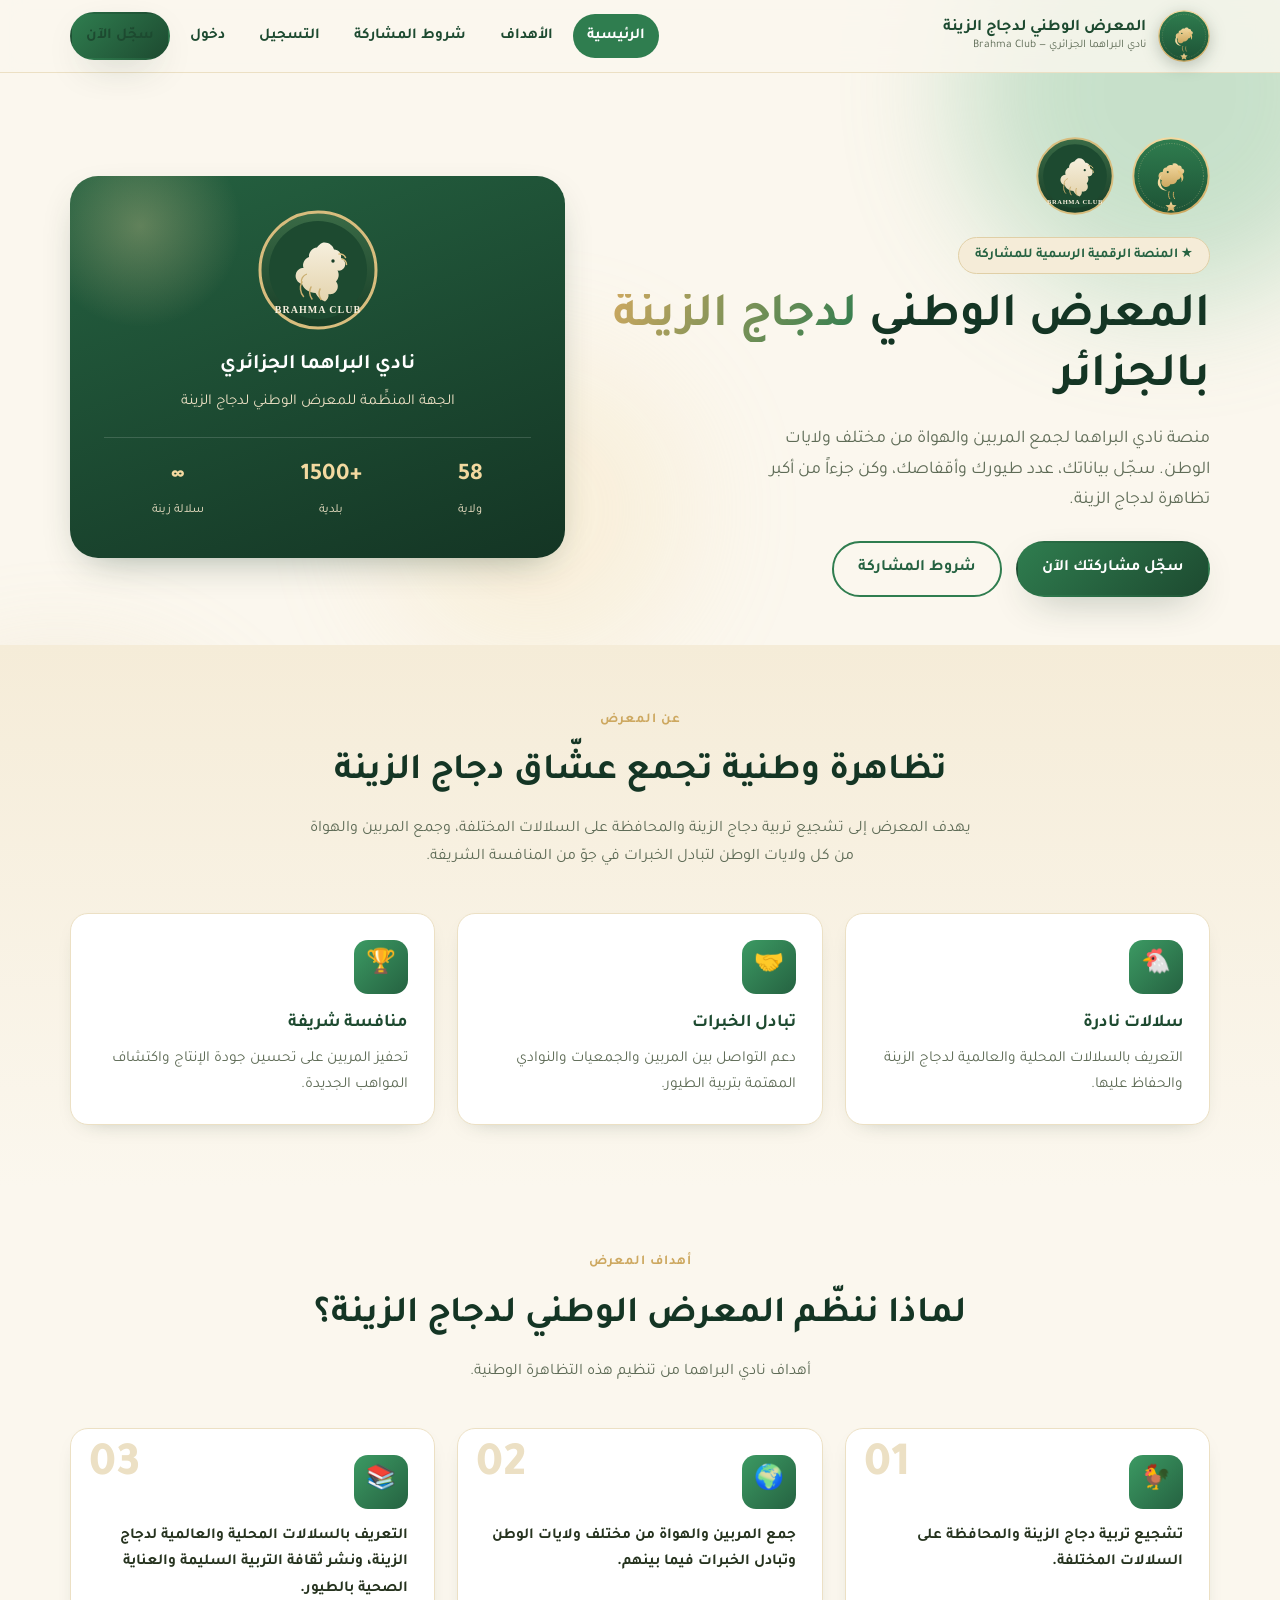
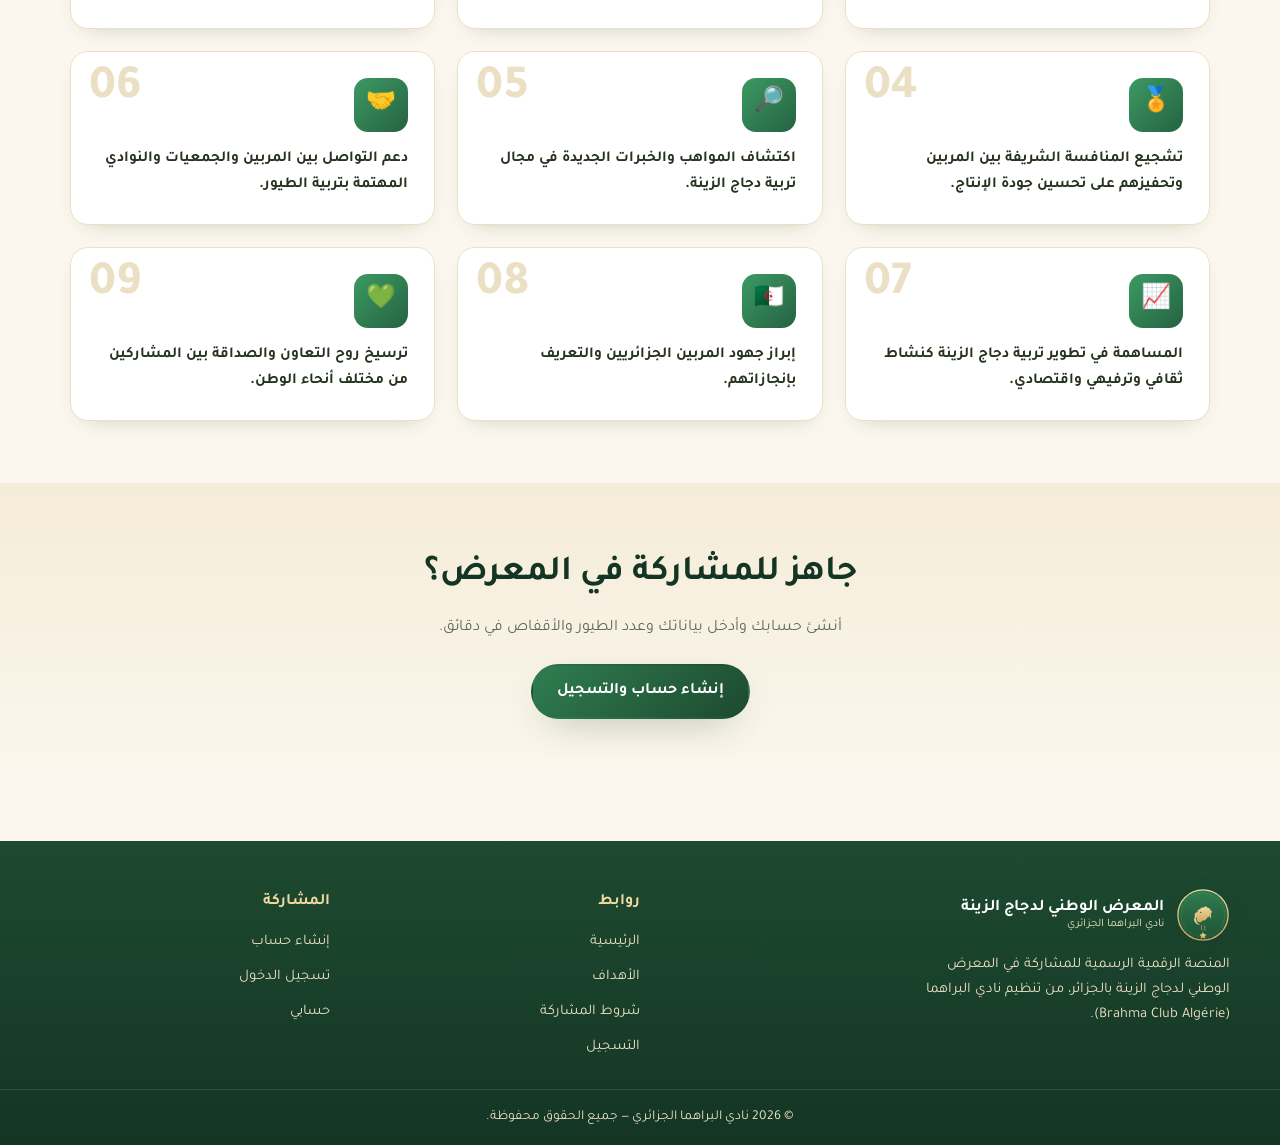
==== index.html @ 4eb8b7b3 "Use real معرض + Brahma logos (PNG with SVG fallback); Vercel API config Logo <img> tags load assets/" ====
<!DOCTYPE html>
<html lang="ar" dir="rtl">
<head>
  <meta charset="UTF-8" />
  <meta name="viewport" content="width=device-width, initial-scale=1.0" />
  <title>المعرض الوطني لدجاج الزينة — نادي البراهما الجزائري</title>
  <meta name="description" content="المنصة الرقمية للمعرض الوطني لدجاج الزينة بالجزائر، من تنظيم نادي البراهما. سجّل مشاركتك وبيانات طيورك وأقفاصك." />
  <link rel="icon" href="assets/img/logo-maaradh.svg" />
  <link rel="preconnect" href="https://fonts.googleapis.com" />
  <link href="https://fonts.googleapis.com/css2?family=Cairo:wght@400;600;700;800&family=Tajawal:wght@400;500;700;800&display=swap" rel="stylesheet" />
  <link rel="stylesheet" href="assets/css/style.css" />
</head>
<body>
  <div class="bg-decor"><span class="blob b1"></span><span class="blob b2"></span><span class="blob b3"></span></div>

  <header class="site-header">
    <div class="container nav">
      <a class="brand" href="index.html">
        <img src="assets/img/logo-maaradh.png" onerror="this.onerror=null;this.src=&#39;assets/img/logo-maaradh.svg&#39;" alt="شعار المعرض" />
        <span class="titles"><b>المعرض الوطني لدجاج الزينة</b><span>نادي البراهما الجزائري — Brahma Club</span></span>
      </a>
      <button class="nav-toggle" aria-label="القائمة">☰</button>
      <nav class="nav-links">
        <a href="index.html">الرئيسية</a>
        <a href="index.html#goals">الأهداف</a>
        <a href="conditions.html">شروط المشاركة</a>
        <a href="register.html">التسجيل</a>
        <span data-auth-slot style="display:contents"></span>
      </nav>
    </div>
  </header>

  <!-- HERO -->
  <section class="hero">
    <div class="container hero-grid">
      <div>
        <div class="hero-logos">
          <img src="assets/img/logo-maaradh.png" onerror="this.onerror=null;this.src=&#39;assets/img/logo-maaradh.svg&#39;" alt="شعار المعرض" />
          <img src="assets/img/logo-brahma.png" onerror="this.onerror=null;this.src=&#39;assets/img/logo-brahma.svg&#39;" alt="شعار نادي البراهما" />
        </div>
        <span class="eyebrow">★ المنصة الرقمية الرسمية للمشاركة</span>
        <h1>المعرض الوطني <span class="hl">لدجاج الزينة</span> بالجزائر</h1>
        <p class="lead">منصة نادي البراهما لجمع المربين والهواة من مختلف ولايات الوطن. سجّل بياناتك، عدد طيورك وأقفاصك، وكن جزءاً من أكبر تظاهرة لدجاج الزينة.</p>
        <div class="hero-cta">
          <a href="register.html" class="btn btn-primary">سجّل مشاركتك الآن</a>
          <a href="conditions.html" class="btn btn-ghost">شروط المشاركة</a>
        </div>
      </div>
      <div class="hero-visual">
        <div class="hero-card">
          <img class="big-logo" src="assets/img/logo-brahma.png" onerror="this.onerror=null;this.src='assets/img/logo-brahma.svg'" alt="نادي البراهما" />
          <h3>نادي البراهما الجزائري</h3>
          <p>الجهة المنظِّمة للمعرض الوطني لدجاج الزينة</p>
          <div class="hero-stats">
            <div><b>58</b><span>ولاية</span></div>
            <div><b>+1500</b><span>بلدية</span></div>
            <div><b>∞</b><span>سلالة زينة</span></div>
          </div>
        </div>
      </div>
    </div>
  </section>

  <!-- ABOUT -->
  <section class="sec alt" id="about">
    <div class="container">
      <div class="sec-head reveal">
        <span class="kicker">عن المعرض</span>
        <h2>تظاهرة وطنية تجمع عشّاق دجاج الزينة</h2>
        <p>يهدف المعرض إلى تشجيع تربية دجاج الزينة والمحافظة على السلالات المختلفة، وجمع المربين والهواة من كل ولايات الوطن لتبادل الخبرات في جوّ من المنافسة الشريفة.</p>
      </div>
      <div class="grid grid-3">
        <div class="card reveal"><div class="ic">🐔</div><h3>سلالات نادرة</h3><p>التعريف بالسلالات المحلية والعالمية لدجاج الزينة والحفاظ عليها.</p></div>
        <div class="card reveal"><div class="ic">🤝</div><h3>تبادل الخبرات</h3><p>دعم التواصل بين المربين والجمعيات والنوادي المهتمة بتربية الطيور.</p></div>
        <div class="card reveal"><div class="ic">🏆</div><h3>منافسة شريفة</h3><p>تحفيز المربين على تحسين جودة الإنتاج واكتشاف المواهب الجديدة.</p></div>
      </div>
    </div>
  </section>

  <!-- GOALS -->
  <section class="sec" id="goals">
    <div class="container">
      <div class="sec-head reveal">
        <span class="kicker">أهداف المعرض</span>
        <h2>لماذا ننظّم المعرض الوطني لدجاج الزينة؟</h2>
        <p>أهداف نادي البراهما من تنظيم هذه التظاهرة الوطنية.</p>
      </div>
      <div class="grid grid-3" id="goalsGrid"></div>
    </div>
  </section>

  <!-- CTA -->
  <section class="sec alt">
    <div class="container center reveal">
      <h2 style="color:var(--green-900);font-size:clamp(1.6rem,3vw,2.2rem)">جاهز للمشاركة في المعرض؟</h2>
      <p style="color:var(--muted);max-width:48ch;margin:10px auto 22px">أنشئ حسابك وأدخل بياناتك وعدد الطيور والأقفاص في دقائق.</p>
      <a href="register.html" class="btn btn-primary">إنشاء حساب والتسجيل</a>
    </div>
  </section>

  <footer class="site-footer">
    <div class="container footer-grid">
      <div>
        <a class="brand" href="index.html">
          <img src="assets/img/logo-maaradh.png" onerror="this.onerror=null;this.src=&#39;assets/img/logo-maaradh.svg&#39;" alt="شعار المعرض" style="width:54px" />
          <span class="titles"><b>المعرض الوطني لدجاج الزينة</b><span>نادي البراهما الجزائري</span></span>
        </a>
        <p>المنصة الرقمية الرسمية للمشاركة في المعرض الوطني لدجاج الزينة بالجزائر، من تنظيم نادي البراهما (Brahma Club Algérie).</p>
      </div>
      <div>
        <h4>روابط</h4>
        <ul>
          <li><a href="index.html">الرئيسية</a></li>
          <li><a href="index.html#goals">الأهداف</a></li>
          <li><a href="conditions.html">شروط المشاركة</a></li>
          <li><a href="register.html">التسجيل</a></li>
        </ul>
      </div>
      <div>
        <h4>المشاركة</h4>
        <ul>
          <li><a href="register.html">إنشاء حساب</a></li>
          <li><a href="login.html">تسجيل الدخول</a></li>
          <li><a href="dashboard.html">حسابي</a></li>
        </ul>
      </div>
    </div>
    <div class="footer-bottom">© <span id="yr"></span> نادي البراهما الجزائري — جميع الحقوق محفوظة.</div>
  </footer>

  <script src="assets/js/config.js"></script>
  <script src="assets/js/data.js"></script>
  <script src="assets/js/main.js"></script>
  <script>
    document.getElementById('yr').textContent = new Date().getFullYear();
    const GOALS = [
      ['تشجيع تربية دجاج الزينة والمحافظة على السلالات المختلفة.','🐓'],
      ['جمع المربين والهواة من مختلف ولايات الوطن وتبادل الخبرات فيما بينهم.','🌍'],
      ['التعريف بالسلالات المحلية والعالمية لدجاج الزينة، ونشر ثقافة التربية السليمة والعناية الصحية بالطيور.','📚'],
      ['تشجيع المنافسة الشريفة بين المربين وتحفيزهم على تحسين جودة الإنتاج.','🏅'],
      ['اكتشاف المواهب والخبرات الجديدة في مجال تربية دجاج الزينة.','🔎'],
      ['دعم التواصل بين المربين والجمعيات والنوادي المهتمة بتربية الطيور.','🤝'],
      ['المساهمة في تطوير تربية دجاج الزينة كنشاط ثقافي وترفيهي واقتصادي.','📈'],
      ['إبراز جهود المربين الجزائريين والتعريف بإنجازاتهم.','🇩🇿'],
      ['ترسيخ روح التعاون والصداقة بين المشاركين من مختلف أنحاء الوطن.','💚'],
    ];
    document.getElementById('goalsGrid').innerHTML = GOALS.map((g, i) =>
      `<div class="card reveal"><span class="num">${String(i + 1).padStart(2, '0')}</span><div class="ic">${g[1]}</div><p style="margin-top:8px;color:var(--ink);font-weight:600">${g[0]}</p></div>`
    ).join('');
    // re-observe new reveals
    const obs = new IntersectionObserver((es) => es.forEach((e) => e.isIntersecting && (e.target.classList.add('in'), obs.unobserve(e.target))), { threshold: 0.1 });
    document.querySelectorAll('#goalsGrid .reveal').forEach((el) => obs.observe(el));
  </script>
</body>
</html>
---- assets/css/style.css ----
/* =========================================================================
   المعرض الوطني لدجاج الزينة — Brahma Club Algeria
   Theme: green & beige, animated, RTL Arabic.
   ========================================================================= */
:root{
  --green-900:#143524;
  --green-800:#1d4a30;
  --green-700:#256241;
  --green-600:#2f7d4f;
  --green-500:#3c9a63;
  --green-300:#7bbf95;
  --beige-50:#fbf7ee;
  --beige-100:#f5ecd8;
  --beige-200:#ece0c4;
  --beige-300:#e0cfa6;
  --gold:#cda860;
  --gold-light:#f3d9a0;
  --ink:#26331f;
  --muted:#5e6b56;
  --white:#ffffff;
  --danger:#c0492f;
  --shadow:0 14px 40px -18px rgba(20,53,36,.45);
  --radius:18px;
  --radius-sm:12px;
  --maxw:1180px;
  --font:"Tajawal","Cairo",system-ui,"Segoe UI",sans-serif;
}

*{box-sizing:border-box;margin:0;padding:0}
html{scroll-behavior:smooth}
body{
  font-family:var(--font);
  color:var(--ink);
  background:var(--beige-50);
  direction:rtl;
  line-height:1.7;
  overflow-x:hidden;
}
a{color:inherit;text-decoration:none}
img,svg{max-width:100%;display:block}
.container{width:100%;max-width:var(--maxw);margin-inline:auto;padding-inline:20px}
section{position:relative}

/* ---- decorative animated background blobs ---- */
.bg-decor{position:fixed;inset:0;z-index:-1;overflow:hidden;pointer-events:none}
.blob{position:absolute;border-radius:50%;filter:blur(60px);opacity:.4;animation:float 18s ease-in-out infinite}
.blob.b1{width:420px;height:420px;background:var(--green-300);top:-120px;right:-100px}
.blob.b2{width:360px;height:360px;background:var(--beige-300);bottom:-140px;left:-120px;animation-delay:-6s}
.blob.b3{width:300px;height:300px;background:var(--gold-light);top:40%;left:30%;animation-delay:-11s;opacity:.25}
@keyframes float{0%,100%{transform:translateY(0) translateX(0) scale(1)}50%{transform:translateY(-40px) translateX(25px) scale(1.08)}}

/* ---------- Header / Nav ---------- */
.site-header{position:sticky;top:0;z-index:50;background:rgba(251,247,238,.82);backdrop-filter:blur(12px);border-bottom:1px solid var(--beige-200)}
.nav{display:flex;align-items:center;justify-content:space-between;gap:18px;padding-block:10px}
.brand{display:flex;align-items:center;gap:12px}
.brand img{width:52px;height:52px;filter:drop-shadow(0 4px 8px rgba(20,53,36,.25))}
.brand .titles{display:flex;flex-direction:column;line-height:1.2}
.brand .titles b{font-size:1.02rem;color:var(--green-800)}
.brand .titles span{font-size:.72rem;color:var(--muted)}
.nav-links{display:flex;align-items:center;gap:6px}
.nav-links a{padding:9px 14px;border-radius:999px;font-weight:600;font-size:.95rem;color:var(--green-800);transition:.25s}
.nav-links a:hover{background:var(--beige-100);color:var(--green-600)}
.nav-links a.active{background:var(--green-600);color:#fff}
.nav-toggle{display:none;background:none;border:0;cursor:pointer;font-size:1.7rem;color:var(--green-800)}

/* ---------- Buttons ---------- */
.btn{display:inline-flex;align-items:center;justify-content:center;gap:8px;padding:12px 24px;border-radius:999px;font-weight:700;font-family:inherit;font-size:1rem;cursor:pointer;border:2px solid transparent;transition:transform .2s,box-shadow .2s,background .2s}
.btn:hover{transform:translateY(-2px)}
.btn-primary{background:linear-gradient(135deg,var(--green-600),var(--green-800));color:#fff;box-shadow:var(--shadow)}
.btn-primary:hover{box-shadow:0 18px 40px -14px rgba(20,53,36,.6)}
.btn-gold{background:linear-gradient(135deg,var(--gold-light),var(--gold));color:var(--green-900)}
.btn-ghost{background:transparent;border-color:var(--green-600);color:var(--green-700)}
.btn-ghost:hover{background:var(--green-600);color:#fff}
.btn-danger{background:var(--danger);color:#fff}
.btn-sm{padding:7px 14px;font-size:.85rem}
.btn-block{width:100%}

/* ---------- Hero ---------- */
.hero{padding:64px 0 48px;position:relative}
.hero-grid{display:grid;grid-template-columns:1.1fr .9fr;gap:40px;align-items:center}
.hero-logos{display:flex;gap:18px;margin-bottom:22px}
.hero-logos img{width:78px;height:78px;animation:pop .8s ease both}
.hero-logos img:nth-child(2){animation-delay:.15s}
.eyebrow{display:inline-block;background:var(--beige-100);color:var(--green-700);padding:6px 16px;border-radius:999px;font-weight:700;font-size:.85rem;border:1px solid var(--beige-300);margin-bottom:14px}
.hero h1{font-size:clamp(1.9rem,4vw,3rem);line-height:1.25;color:var(--green-900);margin-bottom:16px}
.hero h1 .hl{background:linear-gradient(120deg,var(--gold),var(--green-600));-webkit-background-clip:text;background-clip:text;color:transparent}
.hero p.lead{font-size:1.12rem;color:var(--muted);max-width:46ch;margin-bottom:26px}
.hero-cta{display:flex;gap:14px;flex-wrap:wrap}
.hero-visual{position:relative;display:grid;place-items:center}
.hero-card{background:linear-gradient(160deg,var(--green-700),var(--green-900));border-radius:28px;padding:34px;color:#fff;box-shadow:var(--shadow);width:100%;position:relative;overflow:hidden;animation:pop 1s ease both}
.hero-card::after{content:"";position:absolute;width:220px;height:220px;background:radial-gradient(circle,var(--gold-light),transparent 65%);opacity:.3;top:-60px;left:-40px}
.hero-card .big-logo{width:120px;height:120px;margin:0 auto 18px;animation:spin-slow 26s linear infinite}
.hero-card h3{text-align:center;font-size:1.3rem;margin-bottom:6px}
.hero-card p{text-align:center;color:var(--beige-200);font-size:.95rem}
.hero-stats{display:flex;justify-content:space-around;margin-top:22px;border-top:1px solid rgba(255,255,255,.15);padding-top:18px}
.hero-stats div{text-align:center}
.hero-stats b{display:block;font-size:1.5rem;color:var(--gold-light)}
.hero-stats span{font-size:.78rem;color:var(--beige-200)}
@keyframes pop{from{opacity:0;transform:translateY(24px) scale(.96)}to{opacity:1;transform:none}}
@keyframes spin-slow{to{transform:rotate(360deg)}}

/* ---------- Section heading ---------- */
.sec{padding:62px 0}
.sec-head{text-align:center;max-width:680px;margin:0 auto 42px}
.sec-head .kicker{color:var(--gold);font-weight:700;letter-spacing:1px;font-size:.85rem;text-transform:uppercase}
.sec-head h2{font-size:clamp(1.6rem,3vw,2.3rem);color:var(--green-900);margin:8px 0 12px}
.sec-head p{color:var(--muted)}
.sec.alt{background:linear-gradient(180deg,var(--beige-100),var(--beige-50))}

/* ---------- Cards / goals ---------- */
.grid{display:grid;gap:22px}
.grid-3{grid-template-columns:repeat(3,1fr)}
.grid-2{grid-template-columns:repeat(2,1fr)}
.card{background:#fff;border:1px solid var(--beige-200);border-radius:var(--radius);padding:26px;box-shadow:0 8px 24px -16px rgba(20,53,36,.4);transition:transform .3s,box-shadow .3s;position:relative;overflow:hidden}
.card:hover{transform:translateY(-6px);box-shadow:var(--shadow)}
.card .num{position:absolute;top:14px;left:18px;font-size:3rem;font-weight:800;color:var(--beige-200);line-height:1}
.card .ic{width:54px;height:54px;border-radius:14px;display:grid;place-items:center;background:linear-gradient(135deg,var(--green-500),var(--green-700));color:#fff;font-size:1.5rem;margin-bottom:14px}
.card h3{color:var(--green-800);font-size:1.12rem;margin-bottom:8px}
.card p{color:var(--muted);font-size:.96rem}

/* reveal on scroll */
.reveal{opacity:0;transform:translateY(30px);transition:opacity .7s ease,transform .7s ease}
.reveal.in{opacity:1;transform:none}

/* ---------- Conditions list ---------- */
.cond-list{list-style:none;display:grid;gap:14px;max-width:900px;margin-inline:auto}
.cond-list li{background:#fff;border:1px solid var(--beige-200);border-right:5px solid var(--green-600);border-radius:var(--radius-sm);padding:16px 20px;display:flex;gap:14px;align-items:flex-start;box-shadow:0 6px 18px -14px rgba(20,53,36,.4);transition:.25s}
.cond-list li:hover{transform:translateX(-6px);border-right-color:var(--gold)}
.cond-list li .chk{flex:0 0 auto;width:26px;height:26px;border-radius:50%;background:var(--green-600);color:#fff;display:grid;place-items:center;font-size:.8rem;margin-top:2px}

/* ---------- Forms ---------- */
.form-wrap{max-width:560px;margin-inline:auto;background:#fff;border:1px solid var(--beige-200);border-radius:var(--radius);box-shadow:var(--shadow);padding:34px;animation:pop .6s ease both}
.form-wrap.wide{max-width:820px}
.form-head{text-align:center;margin-bottom:24px}
.form-head img{width:64px;height:64px;margin:0 auto 12px}
.form-head h2{color:var(--green-900);font-size:1.5rem}
.form-head p{color:var(--muted);font-size:.95rem}
.field{margin-bottom:16px}
.field label{display:block;font-weight:600;color:var(--green-800);margin-bottom:6px;font-size:.92rem}
.field input,.field select,.field textarea{
  width:100%;padding:12px 14px;border:1.6px solid var(--beige-300);border-radius:var(--radius-sm);
  font-family:inherit;font-size:1rem;background:var(--beige-50);color:var(--ink);transition:.2s
}
.field input:focus,.field select:focus,.field textarea:focus{outline:none;border-color:var(--green-500);background:#fff;box-shadow:0 0 0 4px rgba(60,154,99,.15)}
.field textarea{resize:vertical;min-height:90px}
.row-2{display:grid;grid-template-columns:1fr 1fr;gap:14px}
.alert{padding:12px 16px;border-radius:var(--radius-sm);font-weight:600;margin-bottom:16px;font-size:.92rem;display:none}
.alert.show{display:block;animation:pop .3s ease}
.alert.error{background:#fbe6e1;color:var(--danger);border:1px solid #eebcb0}
.alert.success{background:#e3f3e9;color:var(--green-700);border:1px solid #b8ddc6}
.form-foot{text-align:center;margin-top:16px;color:var(--muted);font-size:.92rem}
.form-foot a{color:var(--green-600);font-weight:700}

/* ---------- Dashboard ---------- */
.dash-head{display:flex;align-items:center;justify-content:space-between;gap:16px;flex-wrap:wrap;margin-bottom:26px}
.stat-grid{display:grid;grid-template-columns:repeat(4,1fr);gap:18px;margin-bottom:28px}
.stat{background:linear-gradient(160deg,#fff,var(--beige-50));border:1px solid var(--beige-200);border-radius:var(--radius);padding:22px;box-shadow:0 8px 22px -16px rgba(20,53,36,.4);position:relative;overflow:hidden}
.stat .ic{position:absolute;left:16px;top:16px;font-size:1.7rem;opacity:.25}
.stat b{display:block;font-size:2.1rem;color:var(--green-700);line-height:1}
.stat span{color:var(--muted);font-size:.9rem}
.panel{background:#fff;border:1px solid var(--beige-200);border-radius:var(--radius);box-shadow:0 8px 24px -18px rgba(20,53,36,.4);padding:22px;margin-bottom:24px}
.panel h3{color:var(--green-800);margin-bottom:14px;display:flex;align-items:center;gap:8px}
.toolbar{display:flex;gap:10px;flex-wrap:wrap;margin-bottom:16px}
.toolbar input,.toolbar select{padding:10px 12px;border:1.5px solid var(--beige-300);border-radius:10px;font-family:inherit;background:var(--beige-50)}
.table-wrap{overflow-x:auto;border-radius:var(--radius-sm)}
table{width:100%;border-collapse:collapse;font-size:.92rem}
th,td{padding:12px 14px;text-align:right;border-bottom:1px solid var(--beige-200);white-space:nowrap}
thead th{background:var(--green-700);color:#fff;position:sticky;top:0;font-weight:700}
tbody tr:nth-child(even){background:var(--beige-50)}
tbody tr:hover{background:var(--beige-100)}
.badge{display:inline-block;padding:3px 10px;border-radius:999px;font-size:.78rem;font-weight:700;background:var(--green-600);color:#fff}
.badge.beige{background:var(--beige-200);color:var(--green-800)}
.bar{height:9px;border-radius:999px;background:linear-gradient(90deg,var(--green-500),var(--green-700));min-width:6px}

/* ---------- Footer ---------- */
.site-footer{background:linear-gradient(180deg,var(--green-800),var(--green-900));color:var(--beige-100);margin-top:60px}
.footer-grid{display:grid;grid-template-columns:2fr 1fr 1fr;gap:30px;padding:48px 0 28px}
.footer-grid .brand .titles b{color:#fff}
.footer-grid .brand .titles span{color:var(--beige-200)}
.footer-grid p{color:var(--beige-200);font-size:.92rem;margin-top:12px;max-width:38ch}
.footer-grid h4{color:var(--gold-light);margin-bottom:12px}
.footer-grid ul{list-style:none;display:grid;gap:8px}
.footer-grid a{color:var(--beige-200);font-size:.92rem}
.footer-grid a:hover{color:#fff}
.footer-bottom{border-top:1px solid rgba(255,255,255,.12);padding:16px 0;text-align:center;font-size:.85rem;color:var(--beige-200)}

/* ---------- Page hero (sub pages) ---------- */
.page-hero{background:linear-gradient(135deg,var(--green-700),var(--green-900));color:#fff;padding:54px 0;text-align:center;position:relative;overflow:hidden}
.page-hero::after{content:"";position:absolute;inset:0;background:radial-gradient(circle at 80% 20%,rgba(243,217,160,.18),transparent 50%)}
.page-hero h1{font-size:clamp(1.7rem,3.4vw,2.6rem);position:relative}
.page-hero p{color:var(--beige-200);position:relative;margin-top:8px}

.spinner{width:42px;height:42px;border:4px solid var(--beige-200);border-top-color:var(--green-600);border-radius:50%;animation:spin .8s linear infinite;margin:30px auto}
@keyframes spin{to{transform:rotate(360deg)}}
.center{text-align:center}
.mt{margin-top:20px}
.hidden{display:none!important}

/* ---------- Responsive ---------- */
@media(max-width:860px){
  .hero-grid{grid-template-columns:1fr}
  .grid-3{grid-template-columns:1fr 1fr}
  .footer-grid{grid-template-columns:1fr 1fr}
  .stat-grid{grid-template-columns:1fr 1fr}
  .nav-links{position:fixed;inset:64px 0 auto 0;flex-direction:column;background:var(--beige-50);padding:18px;border-bottom:1px solid var(--beige-200);transform:translateY(-150%);transition:.3s;z-index:40}
  .nav-links.open{transform:none}
  .nav-links a{width:100%}
  .nav-toggle{display:block}
}
@media(max-width:540px){
  .grid-3,.grid-2,.row-2,.footer-grid,.stat-grid{grid-template-columns:1fr}
  .hero-logos img{width:62px;height:62px}
}
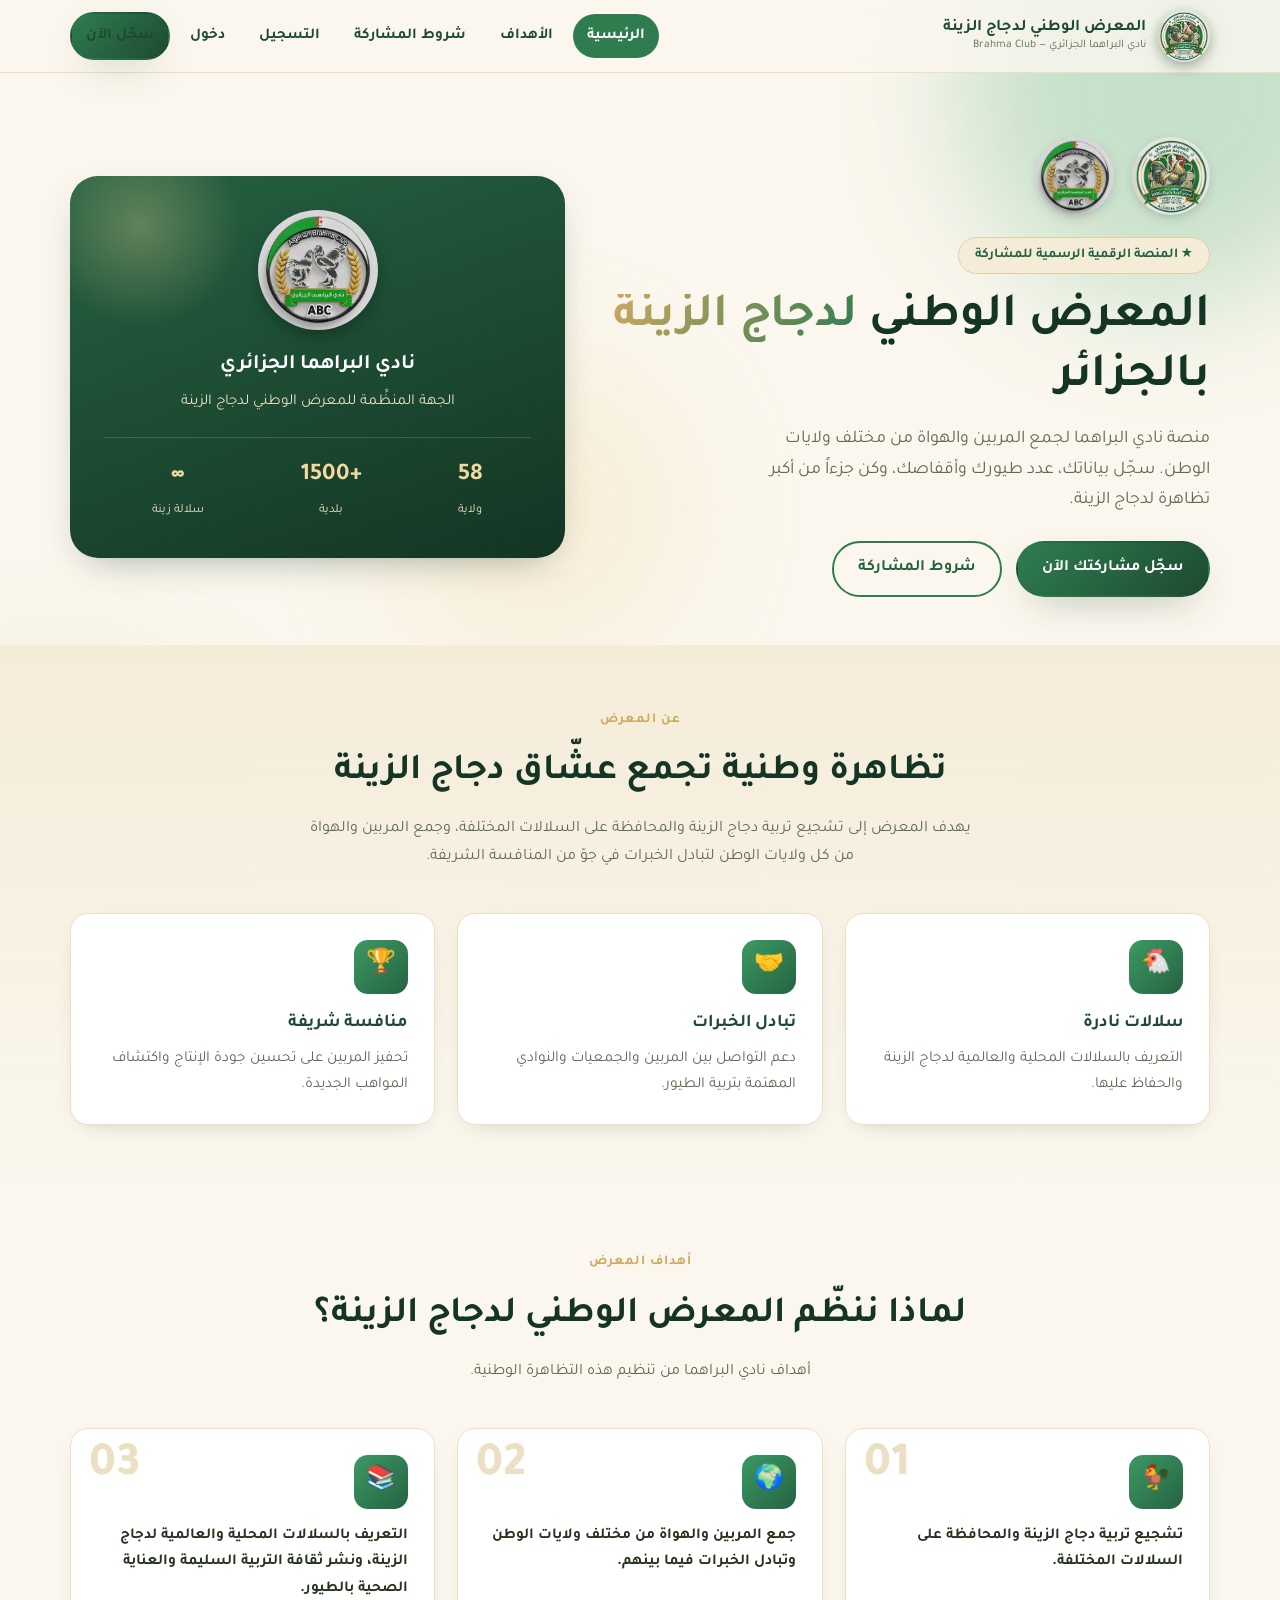
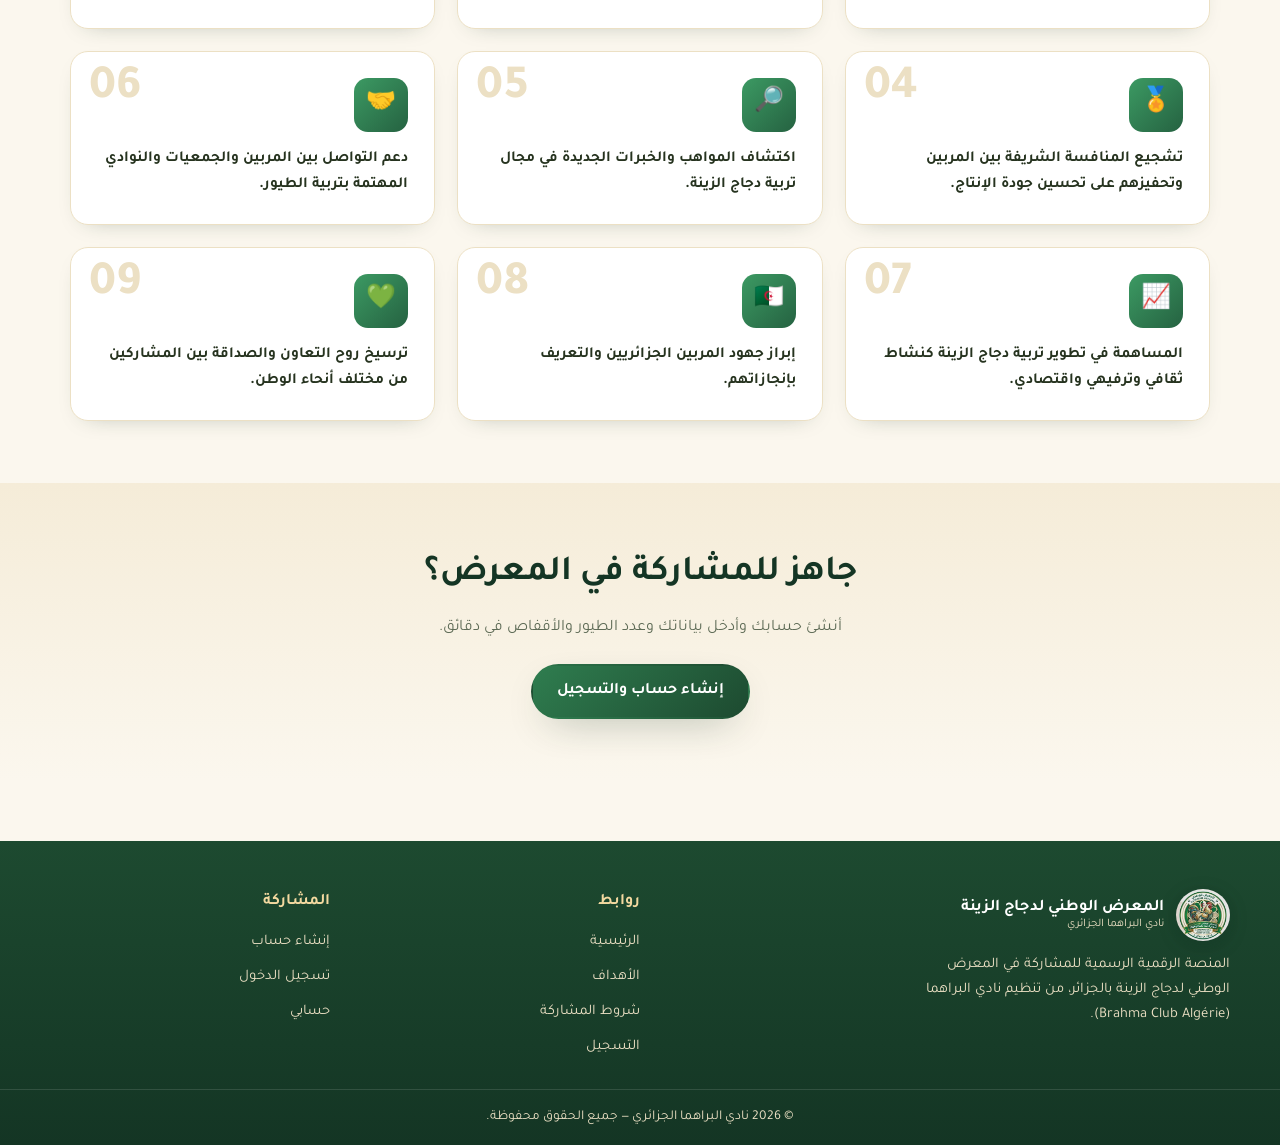
==== commit ddd86873: "Point logo references to uploaded JPGs; render logos as circles Use assets/img/exhibition-logo.jpg a" ====
--- a/index.html
+++ b/index.html
@@ -5,7 +5,7 @@
   <meta name="viewport" content="width=device-width, initial-scale=1.0" />
   <title>المعرض الوطني لدجاج الزينة — نادي البراهما الجزائري</title>
   <meta name="description" content="المنصة الرقمية للمعرض الوطني لدجاج الزينة بالجزائر، من تنظيم نادي البراهما. سجّل مشاركتك وبيانات طيورك وأقفاصك." />
-  <link rel="icon" href="assets/img/logo-maaradh.svg" />
+  <link rel="icon" href="assets/img/exhibition-logo.jpg" />
   <link rel="preconnect" href="https://fonts.googleapis.com" />
   <link href="https://fonts.googleapis.com/css2?family=Cairo:wght@400;600;700;800&family=Tajawal:wght@400;500;700;800&display=swap" rel="stylesheet" />
   <link rel="stylesheet" href="assets/css/style.css" />
@@ -16,7 +16,7 @@
   <header class="site-header">
     <div class="container nav">
       <a class="brand" href="index.html">
-        <img src="assets/img/logo-maaradh.png" onerror="this.onerror=null;this.src=&#39;assets/img/logo-maaradh.svg&#39;" alt="شعار المعرض" />
+        <img src="assets/img/exhibition-logo.jpg" onerror="this.onerror=null;this.src=&#39;assets/img/exhibition-logo.jpg&#39;" alt="شعار المعرض" />
         <span class="titles"><b>المعرض الوطني لدجاج الزينة</b><span>نادي البراهما الجزائري — Brahma Club</span></span>
       </a>
       <button class="nav-toggle" aria-label="القائمة">☰</button>
@@ -35,8 +35,8 @@
     <div class="container hero-grid">
       <div>
         <div class="hero-logos">
-          <img src="assets/img/logo-maaradh.png" onerror="this.onerror=null;this.src=&#39;assets/img/logo-maaradh.svg&#39;" alt="شعار المعرض" />
-          <img src="assets/img/logo-brahma.png" onerror="this.onerror=null;this.src=&#39;assets/img/logo-brahma.svg&#39;" alt="شعار نادي البراهما" />
+          <img src="assets/img/exhibition-logo.jpg" onerror="this.onerror=null;this.src=&#39;assets/img/exhibition-logo.jpg&#39;" alt="شعار المعرض" />
+          <img src="assets/img/brahma-logo.jpg" onerror="this.onerror=null;this.src=&#39;assets/img/brahma-logo.jpg&#39;" alt="شعار نادي البراهما" />
         </div>
         <span class="eyebrow">★ المنصة الرقمية الرسمية للمشاركة</span>
         <h1>المعرض الوطني <span class="hl">لدجاج الزينة</span> بالجزائر</h1>
@@ -48,7 +48,7 @@
       </div>
       <div class="hero-visual">
         <div class="hero-card">
-          <img class="big-logo" src="assets/img/logo-brahma.png" onerror="this.onerror=null;this.src='assets/img/logo-brahma.svg'" alt="نادي البراهما" />
+          <img class="big-logo" src="assets/img/brahma-logo.jpg" onerror="this.onerror=null;this.src='assets/img/brahma-logo.jpg'" alt="نادي البراهما" />
           <h3>نادي البراهما الجزائري</h3>
           <p>الجهة المنظِّمة للمعرض الوطني لدجاج الزينة</p>
           <div class="hero-stats">
@@ -102,7 +102,7 @@
     <div class="container footer-grid">
       <div>
         <a class="brand" href="index.html">
-          <img src="assets/img/logo-maaradh.png" onerror="this.onerror=null;this.src=&#39;assets/img/logo-maaradh.svg&#39;" alt="شعار المعرض" style="width:54px" />
+          <img src="assets/img/exhibition-logo.jpg" onerror="this.onerror=null;this.src=&#39;assets/img/exhibition-logo.jpg&#39;" alt="شعار المعرض" style="width:54px" />
           <span class="titles"><b>المعرض الوطني لدجاج الزينة</b><span>نادي البراهما الجزائري</span></span>
         </a>
         <p>المنصة الرقمية الرسمية للمشاركة في المعرض الوطني لدجاج الزينة بالجزائر، من تنظيم نادي البراهما (Brahma Club Algérie).</p>
--- a/assets/css/style.css
+++ b/assets/css/style.css
@@ -63,6 +63,13 @@
 .nav-links a.active{background:var(--green-600);color:#fff}
 .nav-toggle{display:none;background:none;border:0;cursor:pointer;font-size:1.7rem;color:var(--green-800)}
 
+/* ---------- Logo images (square JPGs rendered as clean circles) ---------- */
+.brand img,.hero-logos img,.form-head img,.hero-card .big-logo{
+  border-radius:50%;background:#fff;object-fit:cover;aspect-ratio:1/1;
+  box-shadow:0 4px 14px -6px rgba(20,53,36,.45)
+}
+.hero-card .big-logo{box-shadow:0 8px 24px -8px rgba(0,0,0,.5)}
+
 /* ---------- Buttons ---------- */
 .btn{display:inline-flex;align-items:center;justify-content:center;gap:8px;padding:12px 24px;border-radius:999px;font-weight:700;font-family:inherit;font-size:1rem;cursor:pointer;border:2px solid transparent;transition:transform .2s,box-shadow .2s,background .2s}
 .btn:hover{transform:translateY(-2px)}
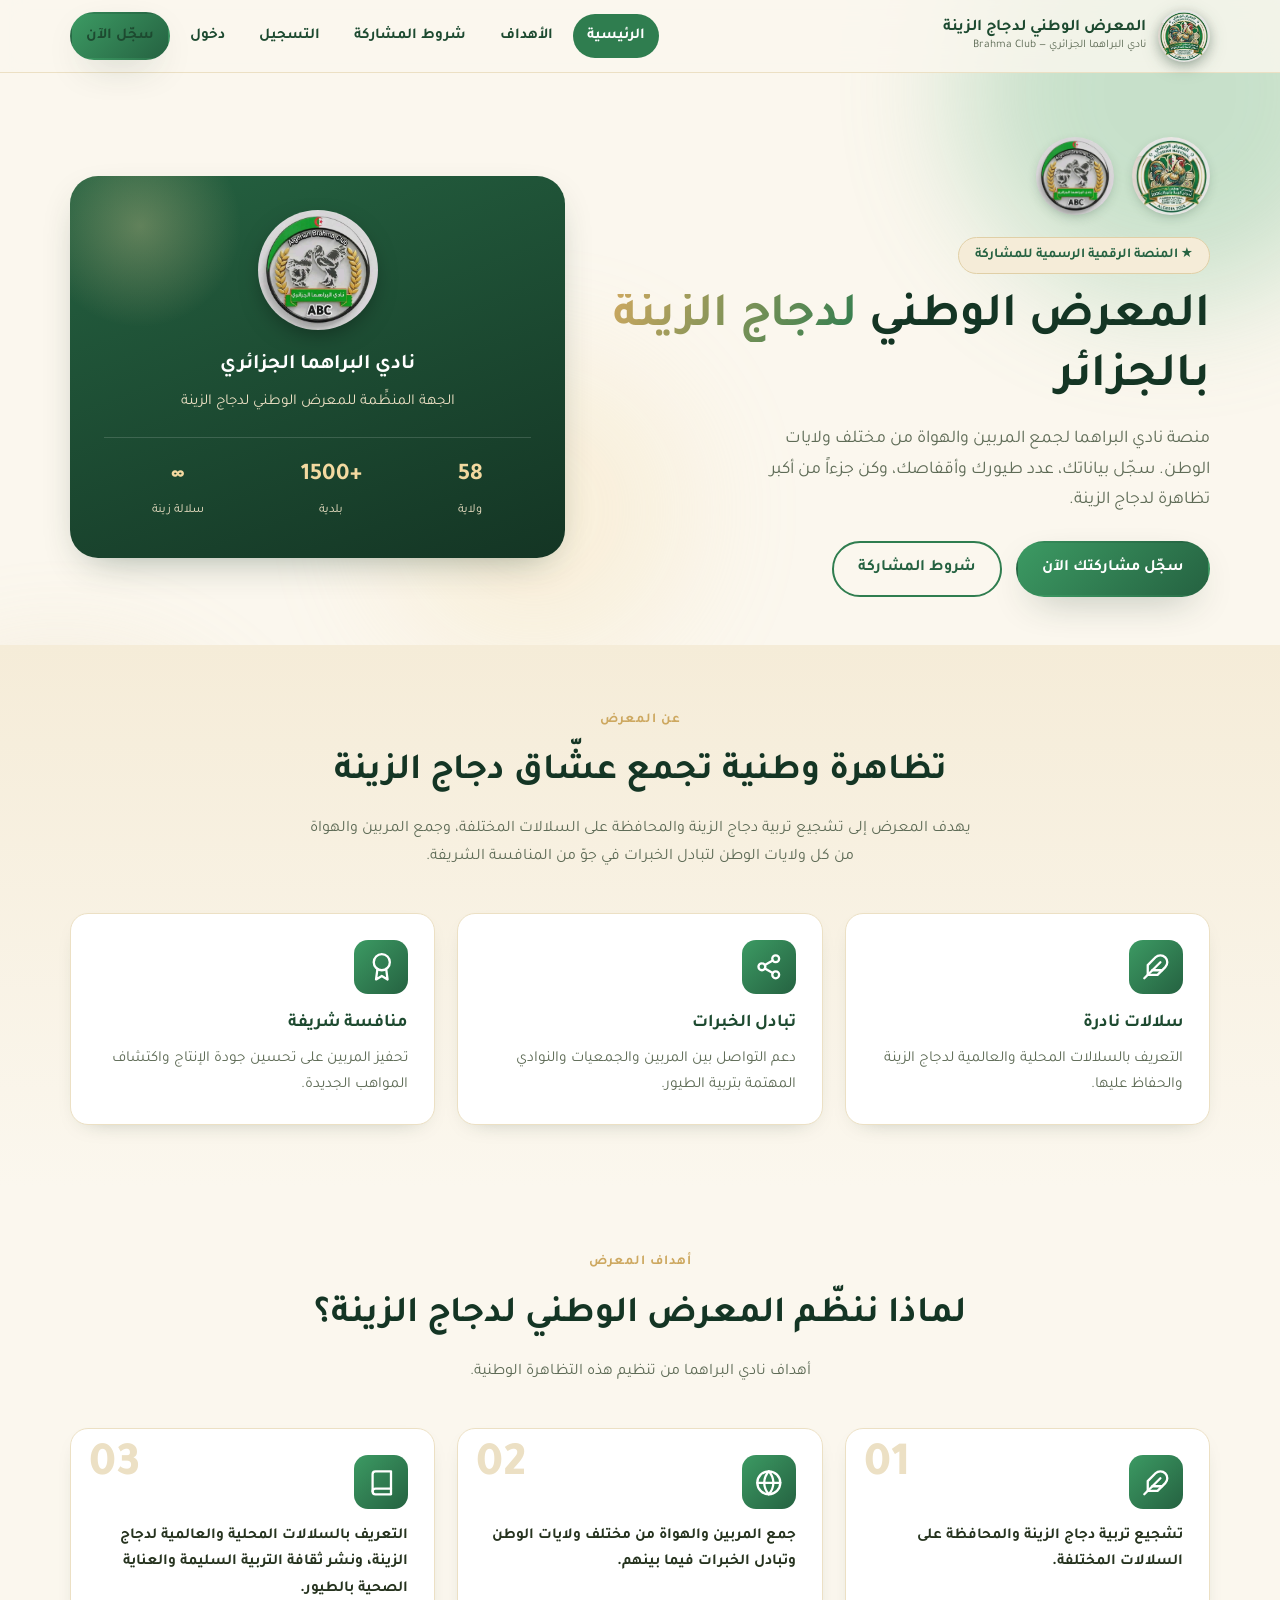
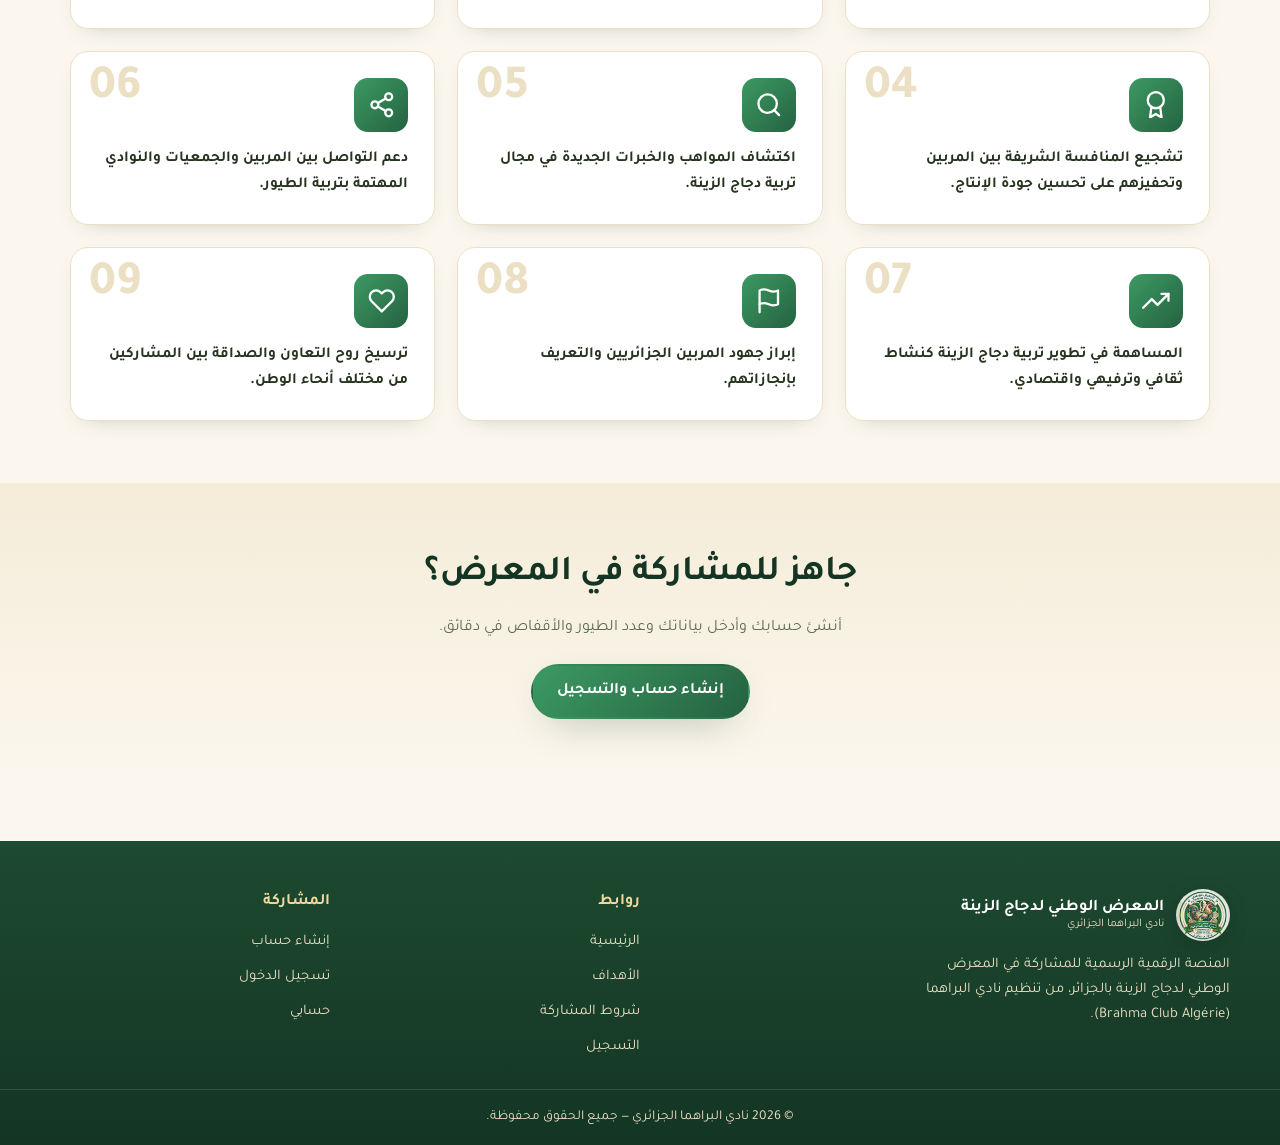
==== commit f1d71417: "Replace all emojis with inline SVG icon set (Feather-style) New assets/js/icons.js (icon() + data-ic" ====
--- a/index.html
+++ b/index.html
@@ -19,7 +19,7 @@
         <img src="assets/img/exhibition-logo.jpg" onerror="this.onerror=null;this.src=&#39;assets/img/exhibition-logo.jpg&#39;" alt="شعار المعرض" />
         <span class="titles"><b>المعرض الوطني لدجاج الزينة</b><span>نادي البراهما الجزائري — Brahma Club</span></span>
       </a>
-      <button class="nav-toggle" aria-label="القائمة">☰</button>
+      <button class="nav-toggle" aria-label="القائمة" data-icon="menu"></button>
       <nav class="nav-links">
         <a href="index.html">الرئيسية</a>
         <a href="index.html#goals">الأهداف</a>
@@ -70,9 +70,9 @@
         <p>يهدف المعرض إلى تشجيع تربية دجاج الزينة والمحافظة على السلالات المختلفة، وجمع المربين والهواة من كل ولايات الوطن لتبادل الخبرات في جوّ من المنافسة الشريفة.</p>
       </div>
       <div class="grid grid-3">
-        <div class="card reveal"><div class="ic">🐔</div><h3>سلالات نادرة</h3><p>التعريف بالسلالات المحلية والعالمية لدجاج الزينة والحفاظ عليها.</p></div>
-        <div class="card reveal"><div class="ic">🤝</div><h3>تبادل الخبرات</h3><p>دعم التواصل بين المربين والجمعيات والنوادي المهتمة بتربية الطيور.</p></div>
-        <div class="card reveal"><div class="ic">🏆</div><h3>منافسة شريفة</h3><p>تحفيز المربين على تحسين جودة الإنتاج واكتشاف المواهب الجديدة.</p></div>
+        <div class="card reveal"><div class="ic" data-icon="feather"></div><h3>سلالات نادرة</h3><p>التعريف بالسلالات المحلية والعالمية لدجاج الزينة والحفاظ عليها.</p></div>
+        <div class="card reveal"><div class="ic" data-icon="share"></div><h3>تبادل الخبرات</h3><p>دعم التواصل بين المربين والجمعيات والنوادي المهتمة بتربية الطيور.</p></div>
+        <div class="card reveal"><div class="ic" data-icon="award"></div><h3>منافسة شريفة</h3><p>تحفيز المربين على تحسين جودة الإنتاج واكتشاف المواهب الجديدة.</p></div>
       </div>
     </div>
   </section>
@@ -130,22 +130,23 @@
 
   <script src="assets/js/config.js"></script>
   <script src="assets/js/data.js"></script>
+  <script src="assets/js/icons.js"></script>
   <script src="assets/js/main.js"></script>
   <script>
     document.getElementById('yr').textContent = new Date().getFullYear();
     const GOALS = [
-      ['تشجيع تربية دجاج الزينة والمحافظة على السلالات المختلفة.','🐓'],
-      ['جمع المربين والهواة من مختلف ولايات الوطن وتبادل الخبرات فيما بينهم.','🌍'],
-      ['التعريف بالسلالات المحلية والعالمية لدجاج الزينة، ونشر ثقافة التربية السليمة والعناية الصحية بالطيور.','📚'],
-      ['تشجيع المنافسة الشريفة بين المربين وتحفيزهم على تحسين جودة الإنتاج.','🏅'],
-      ['اكتشاف المواهب والخبرات الجديدة في مجال تربية دجاج الزينة.','🔎'],
-      ['دعم التواصل بين المربين والجمعيات والنوادي المهتمة بتربية الطيور.','🤝'],
-      ['المساهمة في تطوير تربية دجاج الزينة كنشاط ثقافي وترفيهي واقتصادي.','📈'],
-      ['إبراز جهود المربين الجزائريين والتعريف بإنجازاتهم.','🇩🇿'],
-      ['ترسيخ روح التعاون والصداقة بين المشاركين من مختلف أنحاء الوطن.','💚'],
+      ['تشجيع تربية دجاج الزينة والمحافظة على السلالات المختلفة.','feather'],
+      ['جمع المربين والهواة من مختلف ولايات الوطن وتبادل الخبرات فيما بينهم.','globe'],
+      ['التعريف بالسلالات المحلية والعالمية لدجاج الزينة، ونشر ثقافة التربية السليمة والعناية الصحية بالطيور.','book'],
+      ['تشجيع المنافسة الشريفة بين المربين وتحفيزهم على تحسين جودة الإنتاج.','award'],
+      ['اكتشاف المواهب والخبرات الجديدة في مجال تربية دجاج الزينة.','search'],
+      ['دعم التواصل بين المربين والجمعيات والنوادي المهتمة بتربية الطيور.','share'],
+      ['المساهمة في تطوير تربية دجاج الزينة كنشاط ثقافي وترفيهي واقتصادي.','trending'],
+      ['إبراز جهود المربين الجزائريين والتعريف بإنجازاتهم.','flag'],
+      ['ترسيخ روح التعاون والصداقة بين المشاركين من مختلف أنحاء الوطن.','heart'],
     ];
     document.getElementById('goalsGrid').innerHTML = GOALS.map((g, i) =>
-      `<div class="card reveal"><span class="num">${String(i + 1).padStart(2, '0')}</span><div class="ic">${g[1]}</div><p style="margin-top:8px;color:var(--ink);font-weight:600">${g[0]}</p></div>`
+      `<div class="card reveal"><span class="num">${String(i + 1).padStart(2, '0')}</span><div class="ic">${icon(g[1])}</div><p style="margin-top:8px;color:var(--ink);font-weight:600">${g[0]}</p></div>`
     ).join('');
     // re-observe new reveals
     const obs = new IntersectionObserver((es) => es.forEach((e) => e.isIntersecting && (e.target.classList.add('in'), obs.unobserve(e.target))), { threshold: 0.1 });
--- a/assets/css/style.css
+++ b/assets/css/style.css
@@ -70,10 +70,16 @@
 }
 .hero-card .big-logo{box-shadow:0 8px 24px -8px rgba(0,0,0,.5)}
 
+/* ---------- Icons (inline SVG) ---------- */
+.svg-ic{display:inline-block;vertical-align:-0.14em;flex:0 0 auto}
+.card .ic .svg-ic,.stat .ic .svg-ic{width:1.15em;height:1.15em}
+.panel h3{gap:8px}
+.panel h3 .svg-ic{color:var(--green-600)}
+
 /* ---------- Buttons ---------- */
 .btn{display:inline-flex;align-items:center;justify-content:center;gap:8px;padding:12px 24px;border-radius:999px;font-weight:700;font-family:inherit;font-size:1rem;cursor:pointer;border:2px solid transparent;transition:transform .2s,box-shadow .2s,background .2s}
 .btn:hover{transform:translateY(-2px)}
-.btn-primary{background:linear-gradient(135deg,var(--green-600),var(--green-800));color:#fff;box-shadow:var(--shadow)}
+.btn-primary{background:linear-gradient(135deg,var(--green-500),var(--green-700));color:#fff;box-shadow:var(--shadow)}
 .btn-primary:hover{box-shadow:0 18px 40px -14px rgba(20,53,36,.6)}
 .btn-gold{background:linear-gradient(135deg,var(--gold-light),var(--gold));color:var(--green-900)}
 .btn-ghost{background:transparent;border-color:var(--green-600);color:var(--green-700)}
@@ -151,6 +157,21 @@
 .field input:focus,.field select:focus,.field textarea:focus{outline:none;border-color:var(--green-500);background:#fff;box-shadow:0 0 0 4px rgba(60,154,99,.15)}
 .field textarea{resize:vertical;min-height:90px}
 .row-2{display:grid;grid-template-columns:1fr 1fr;gap:14px}
+
+/* ---------- Multi-breed editor ---------- */
+.breeds-box{border:1.6px dashed var(--beige-300);border-radius:var(--radius-sm);padding:12px;background:var(--beige-50);margin-bottom:8px}
+.breed-row{display:grid;grid-template-columns:1.6fr 1fr 1fr auto;gap:8px;margin-bottom:8px;align-items:center;animation:pop .25s ease}
+.breed-row:last-child{margin-bottom:0}
+.breed-row select,.breed-row input{padding:10px 12px;border:1.6px solid var(--beige-300);border-radius:10px;font-family:inherit;background:#fff;font-size:.95rem;width:100%}
+.breed-row select:focus,.breed-row input:focus{outline:none;border-color:var(--green-500);box-shadow:0 0 0 3px rgba(60,154,99,.15)}
+.br-del{border:0;background:#fbe6e1;color:var(--danger);width:38px;height:38px;border-radius:10px;cursor:pointer;font-size:1rem;font-weight:700;transition:.2s}
+.br-del:hover{background:var(--danger);color:#fff}
+.add-breed{display:inline-flex;align-items:center;gap:6px;background:var(--beige-100);border:1.5px solid var(--green-500);color:var(--green-700);padding:8px 16px;border-radius:999px;font-family:inherit;font-weight:700;cursor:pointer;font-size:.9rem;transition:.2s}
+.add-breed:hover{background:var(--green-600);color:#fff}
+.breeds-summary{font-size:.9rem;color:var(--green-700);font-weight:700;margin-top:8px}
+.breed-chips{display:flex;flex-wrap:wrap;gap:5px}
+.breed-chips .badge{background:var(--green-600)}
+@media(max-width:540px){.breed-row{grid-template-columns:1fr 1fr auto}.breed-row select{grid-column:1/-1}}
 .alert{padding:12px 16px;border-radius:var(--radius-sm);font-weight:600;margin-bottom:16px;font-size:.92rem;display:none}
 .alert.show{display:block;animation:pop .3s ease}
 .alert.error{background:#fbe6e1;color:var(--danger);border:1px solid #eebcb0}
@@ -178,6 +199,11 @@
 .badge{display:inline-block;padding:3px 10px;border-radius:999px;font-size:.78rem;font-weight:700;background:var(--green-600);color:#fff}
 .badge.beige{background:var(--beige-200);color:var(--green-800)}
 .bar{height:9px;border-radius:999px;background:linear-gradient(90deg,var(--green-500),var(--green-700));min-width:6px}
+.pager{display:flex;align-items:center;justify-content:center;gap:10px;margin-top:16px;flex-wrap:wrap}
+.pager button{padding:7px 14px;border-radius:10px;border:1.5px solid var(--green-500);background:#fff;color:var(--green-700);font-family:inherit;font-weight:700;cursor:pointer;transition:.2s}
+.pager button:hover:not(:disabled){background:var(--green-600);color:#fff}
+.pager button:disabled{opacity:.4;cursor:not-allowed}
+.pager .pginfo{color:var(--muted);font-size:.9rem}
 
 /* ---------- Footer ---------- */
 .site-footer{background:linear-gradient(180deg,var(--green-800),var(--green-900));color:var(--beige-100);margin-top:60px}
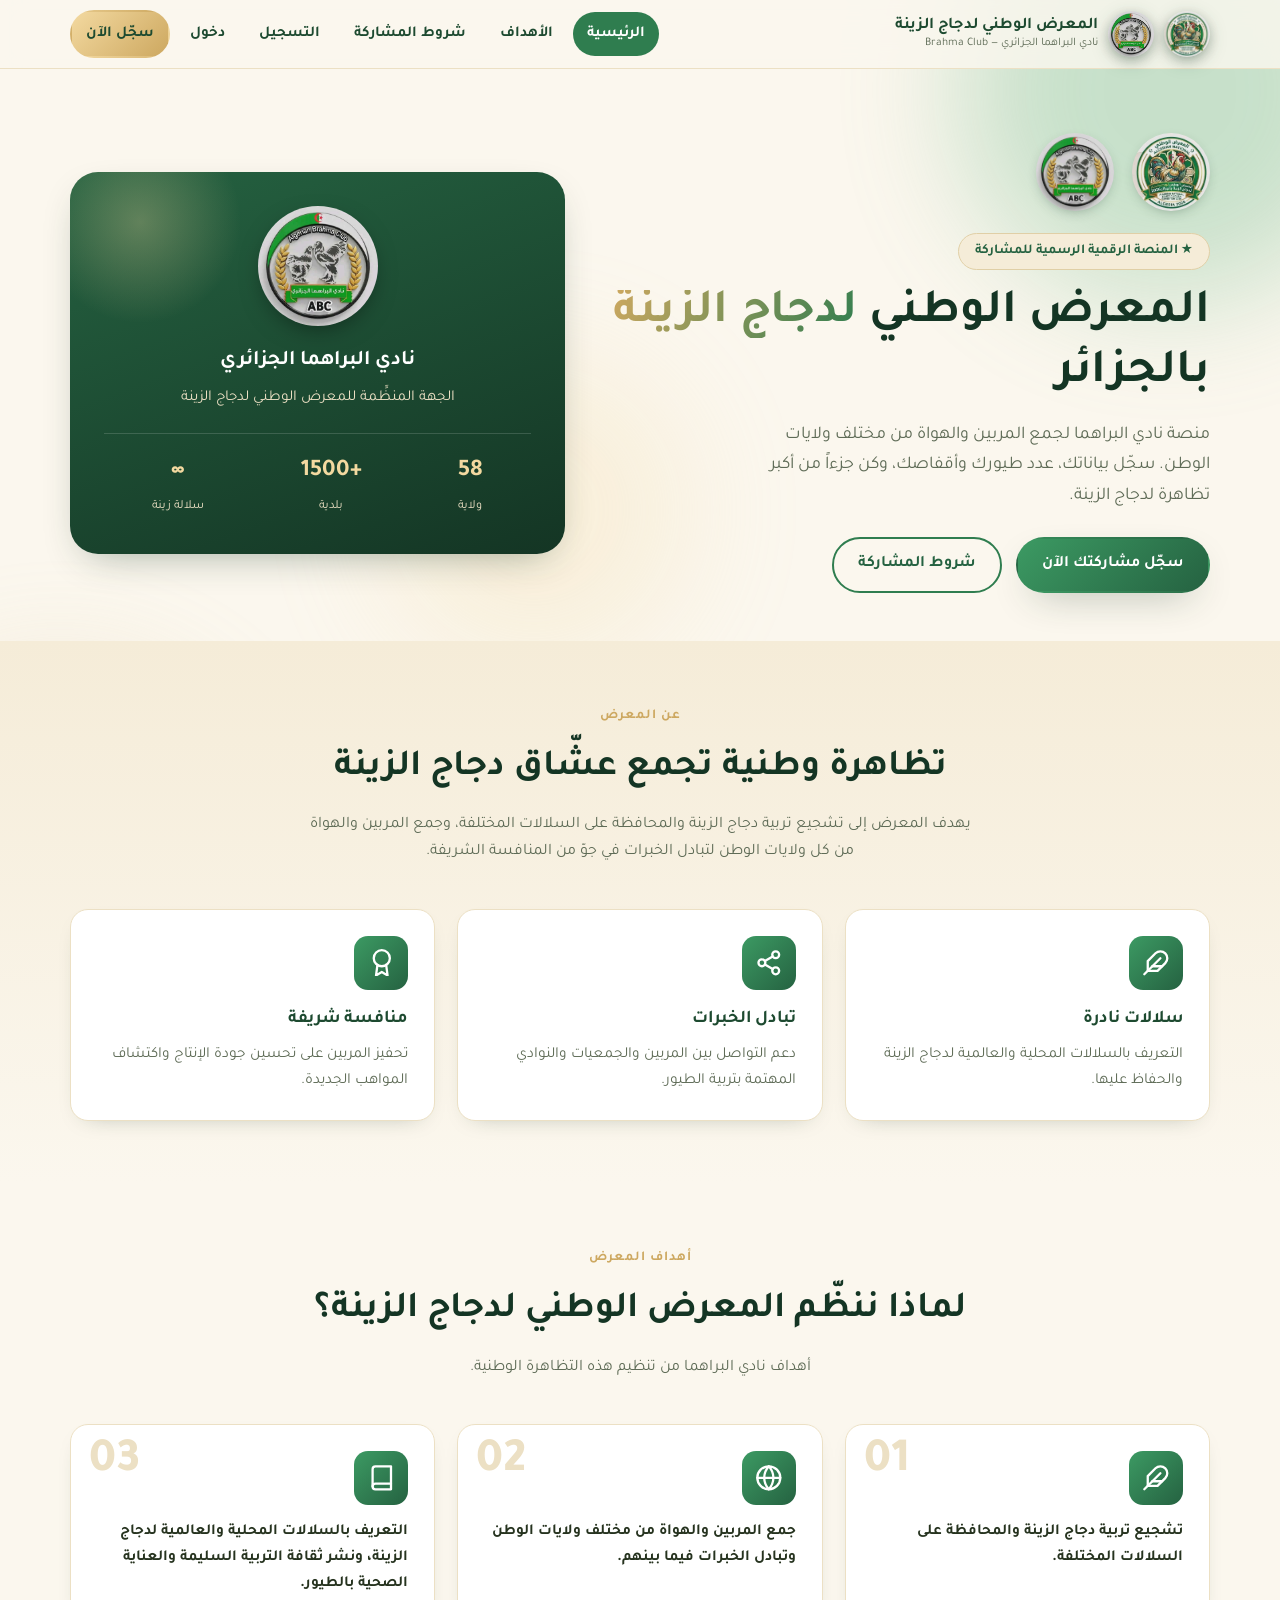
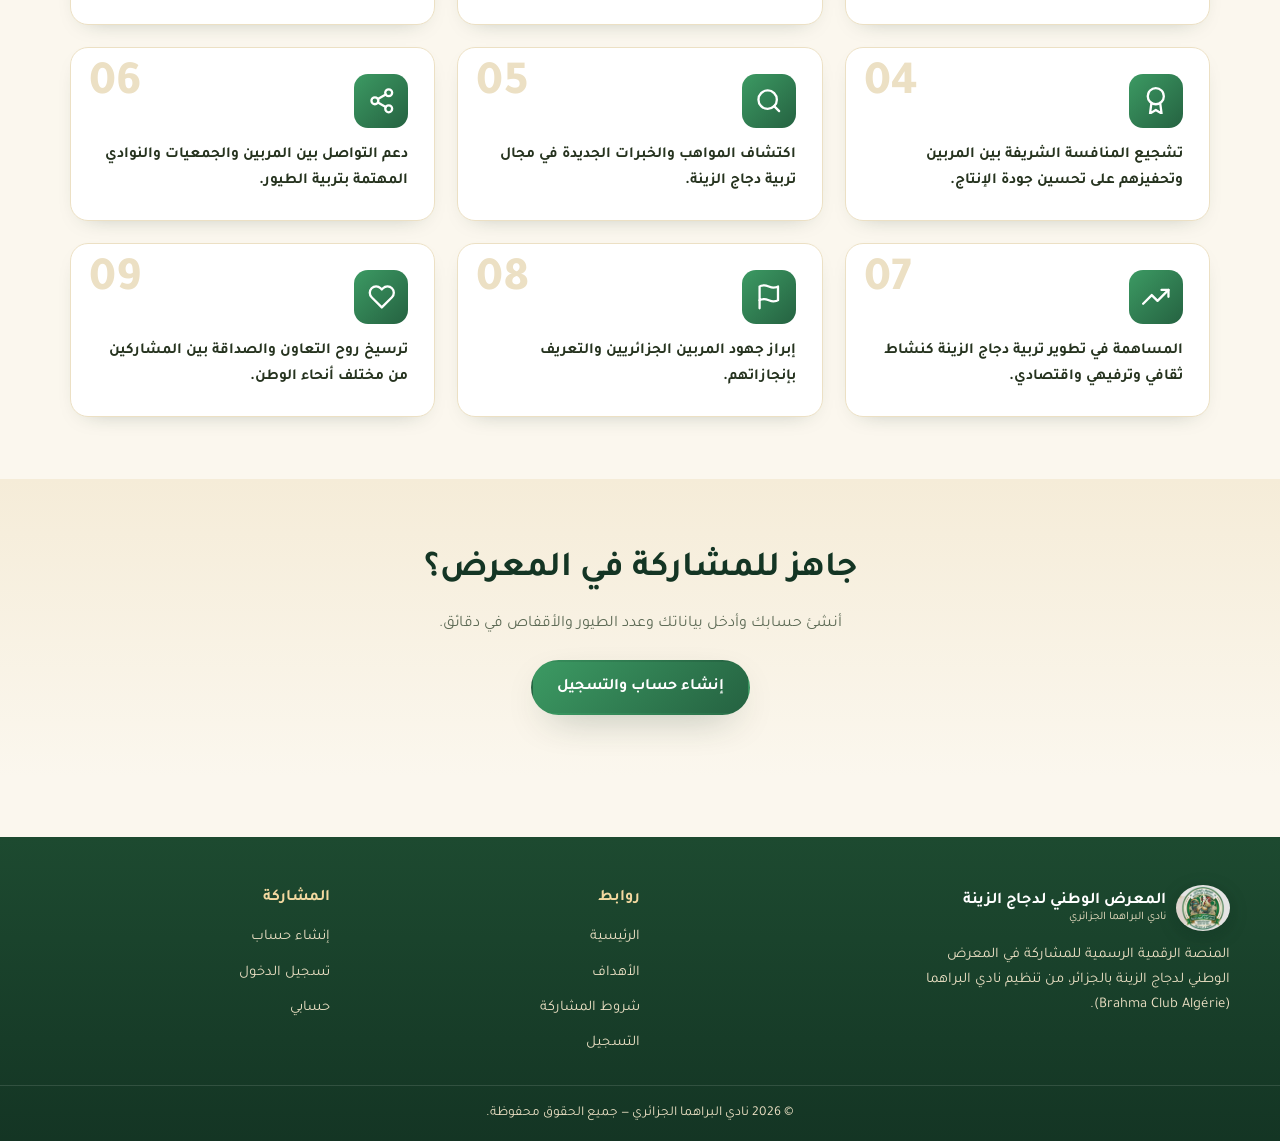
==== commit 7e458c71: "Add Brahma logo to header (both logos); admin panel to manage multiple admins Header now shows exhib" ====
--- a/index.html
+++ b/index.html
@@ -17,6 +17,7 @@
     <div class="container nav">
       <a class="brand" href="index.html">
         <img src="assets/img/exhibition-logo.jpg" onerror="this.onerror=null;this.src=&#39;assets/img/exhibition-logo.jpg&#39;" alt="شعار المعرض" />
+        <img src="assets/img/brahma-logo.jpg" onerror="this.onerror=null;this.src=&#39;assets/img/brahma-logo.jpg&#39;" alt="شعار نادي البراهما" />
         <span class="titles"><b>المعرض الوطني لدجاج الزينة</b><span>نادي البراهما الجزائري — Brahma Club</span></span>
       </a>
       <button class="nav-toggle" aria-label="القائمة" data-icon="menu"></button>
--- a/assets/css/style.css
+++ b/assets/css/style.css
@@ -52,8 +52,8 @@
 /* ---------- Header / Nav ---------- */
 .site-header{position:sticky;top:0;z-index:50;background:rgba(251,247,238,.82);backdrop-filter:blur(12px);border-bottom:1px solid var(--beige-200)}
 .nav{display:flex;align-items:center;justify-content:space-between;gap:18px;padding-block:10px}
-.brand{display:flex;align-items:center;gap:12px}
-.brand img{width:52px;height:52px;filter:drop-shadow(0 4px 8px rgba(20,53,36,.25))}
+.brand{display:flex;align-items:center;gap:10px}
+.brand img{width:46px;height:46px;filter:drop-shadow(0 4px 8px rgba(20,53,36,.25))}
 .brand .titles{display:flex;flex-direction:column;line-height:1.2}
 .brand .titles b{font-size:1.02rem;color:var(--green-800)}
 .brand .titles span{font-size:.72rem;color:var(--muted)}
@@ -243,4 +243,7 @@
 @media(max-width:540px){
   .grid-3,.grid-2,.row-2,.footer-grid,.stat-grid{grid-template-columns:1fr}
   .hero-logos img{width:62px;height:62px}
-}
+  .brand img{width:38px;height:38px}
+  .brand .titles b{font-size:.9rem}
+  .brand .titles span{font-size:.66rem}
+}
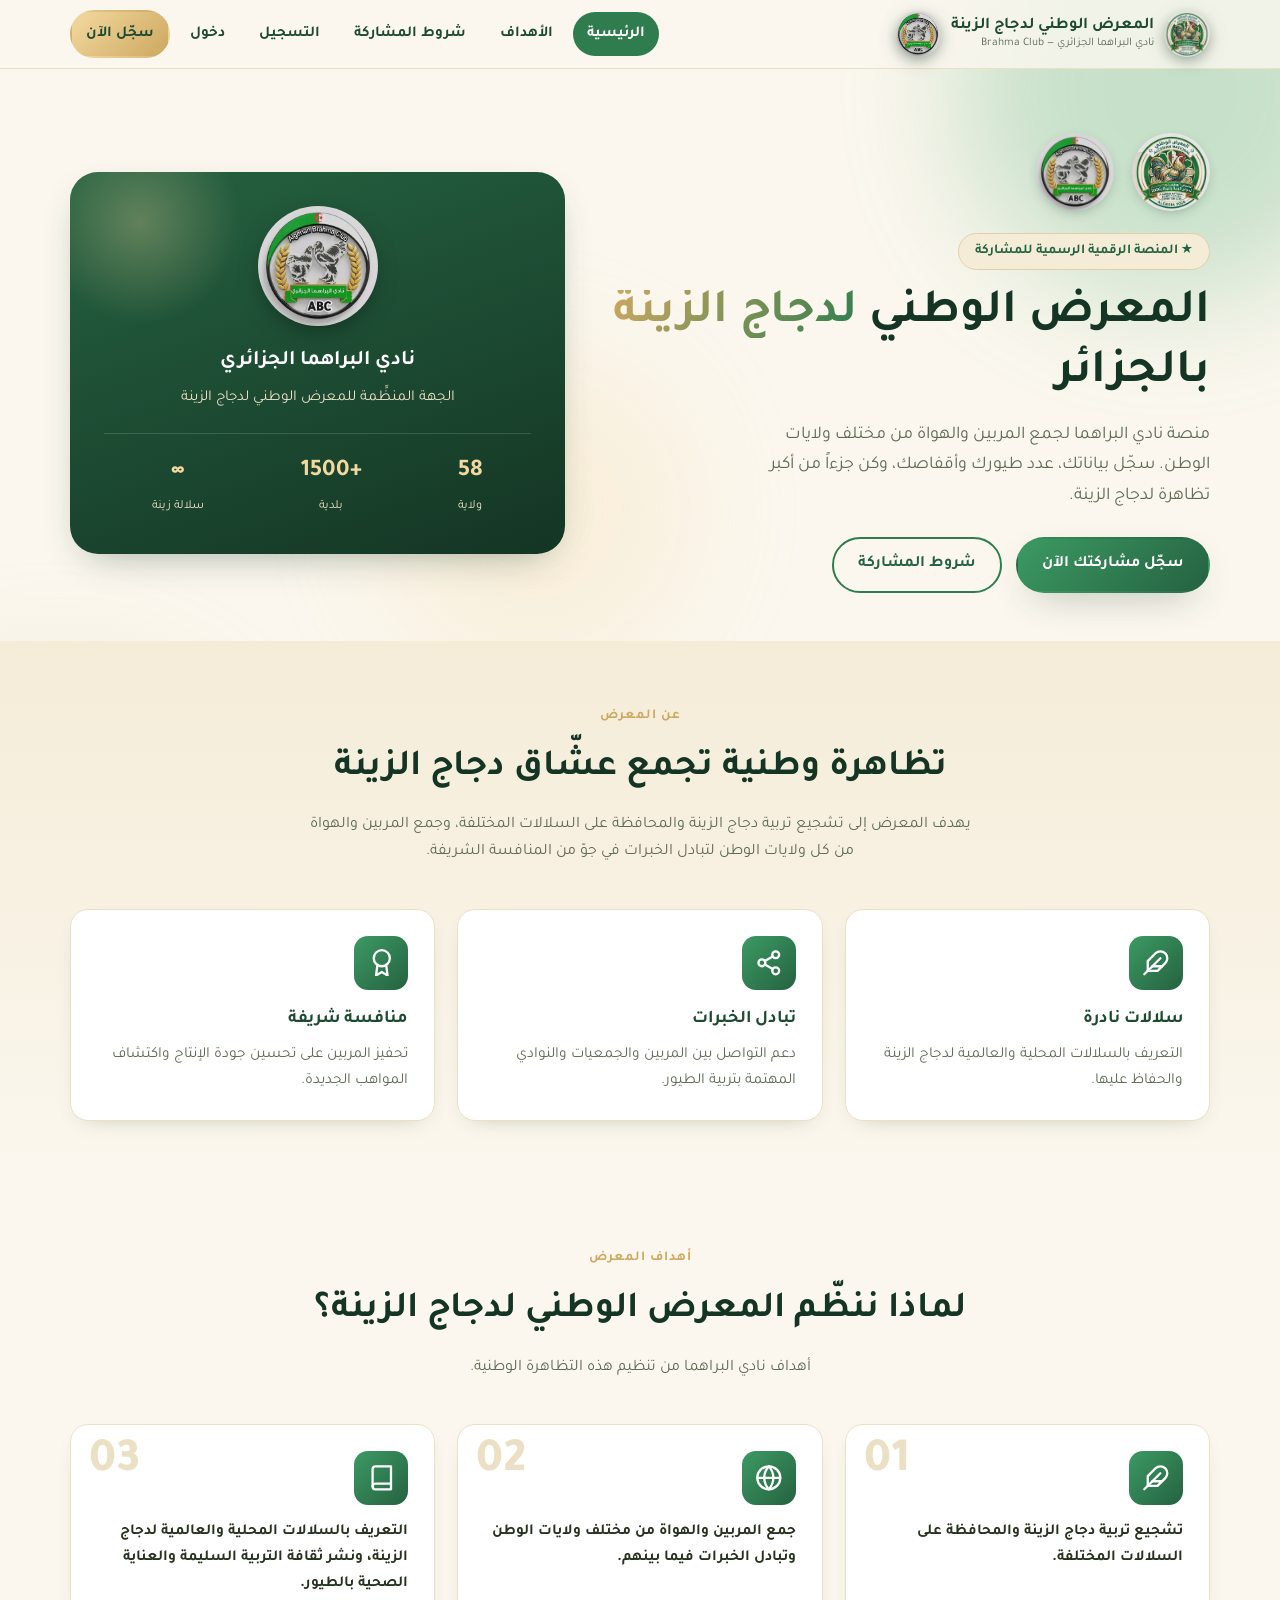
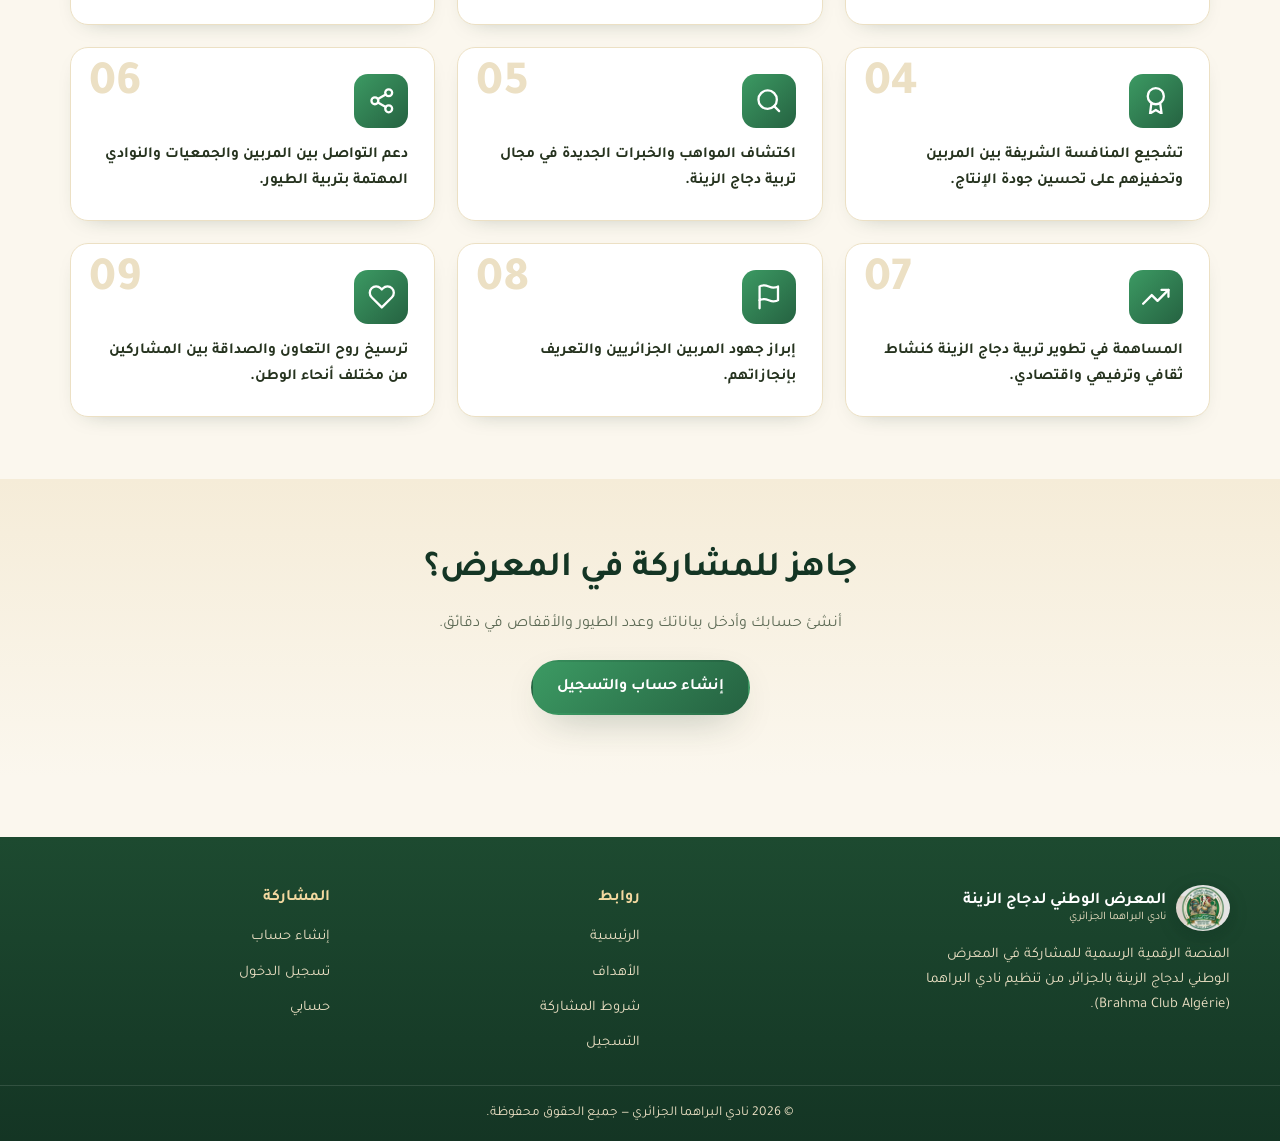
==== commit 36c17723: "Header: place Brahma logo after the title (one logo on each side) Co-Authored-By: Claude Opus 4.8 <n" ====
--- a/index.html
+++ b/index.html
@@ -17,8 +17,8 @@
     <div class="container nav">
       <a class="brand" href="index.html">
         <img src="assets/img/exhibition-logo.jpg" onerror="this.onerror=null;this.src=&#39;assets/img/exhibition-logo.jpg&#39;" alt="شعار المعرض" />
+        <span class="titles"><b>المعرض الوطني لدجاج الزينة</b><span>نادي البراهما الجزائري — Brahma Club</span></span>
         <img src="assets/img/brahma-logo.jpg" onerror="this.onerror=null;this.src=&#39;assets/img/brahma-logo.jpg&#39;" alt="شعار نادي البراهما" />
-        <span class="titles"><b>المعرض الوطني لدجاج الزينة</b><span>نادي البراهما الجزائري — Brahma Club</span></span>
       </a>
       <button class="nav-toggle" aria-label="القائمة" data-icon="menu"></button>
       <nav class="nav-links">
--- a/assets/css/style.css
+++ b/assets/css/style.css
@@ -198,7 +198,11 @@
 tbody tr:hover{background:var(--beige-100)}
 .badge{display:inline-block;padding:3px 10px;border-radius:999px;font-size:.78rem;font-weight:700;background:var(--green-600);color:#fff}
 .badge.beige{background:var(--beige-200);color:var(--green-800)}
-.bar{height:9px;border-radius:999px;background:linear-gradient(90deg,var(--green-500),var(--green-700));min-width:6px}
+/* percentage bar (track + fill + label) */
+.prog{display:flex;align-items:center;gap:10px}
+.prog-track{flex:1;height:11px;border-radius:999px;background:var(--beige-200);overflow:hidden;min-width:60px;box-shadow:inset 0 1px 2px rgba(20,53,36,.12)}
+.prog-fill{height:100%;border-radius:999px;background:linear-gradient(90deg,var(--green-700),var(--green-400,#4cae72));min-width:3px;transition:width .7s cubic-bezier(.4,0,.2,1)}
+.prog-pct{font-size:.82rem;font-weight:800;color:var(--green-700);min-width:40px;text-align:left}
 .pager{display:flex;align-items:center;justify-content:center;gap:10px;margin-top:16px;flex-wrap:wrap}
 .pager button{padding:7px 14px;border-radius:10px;border:1.5px solid var(--green-500);background:#fff;color:var(--green-700);font-family:inherit;font-weight:700;cursor:pointer;transition:.2s}
 .pager button:hover:not(:disabled){background:var(--green-600);color:#fff}
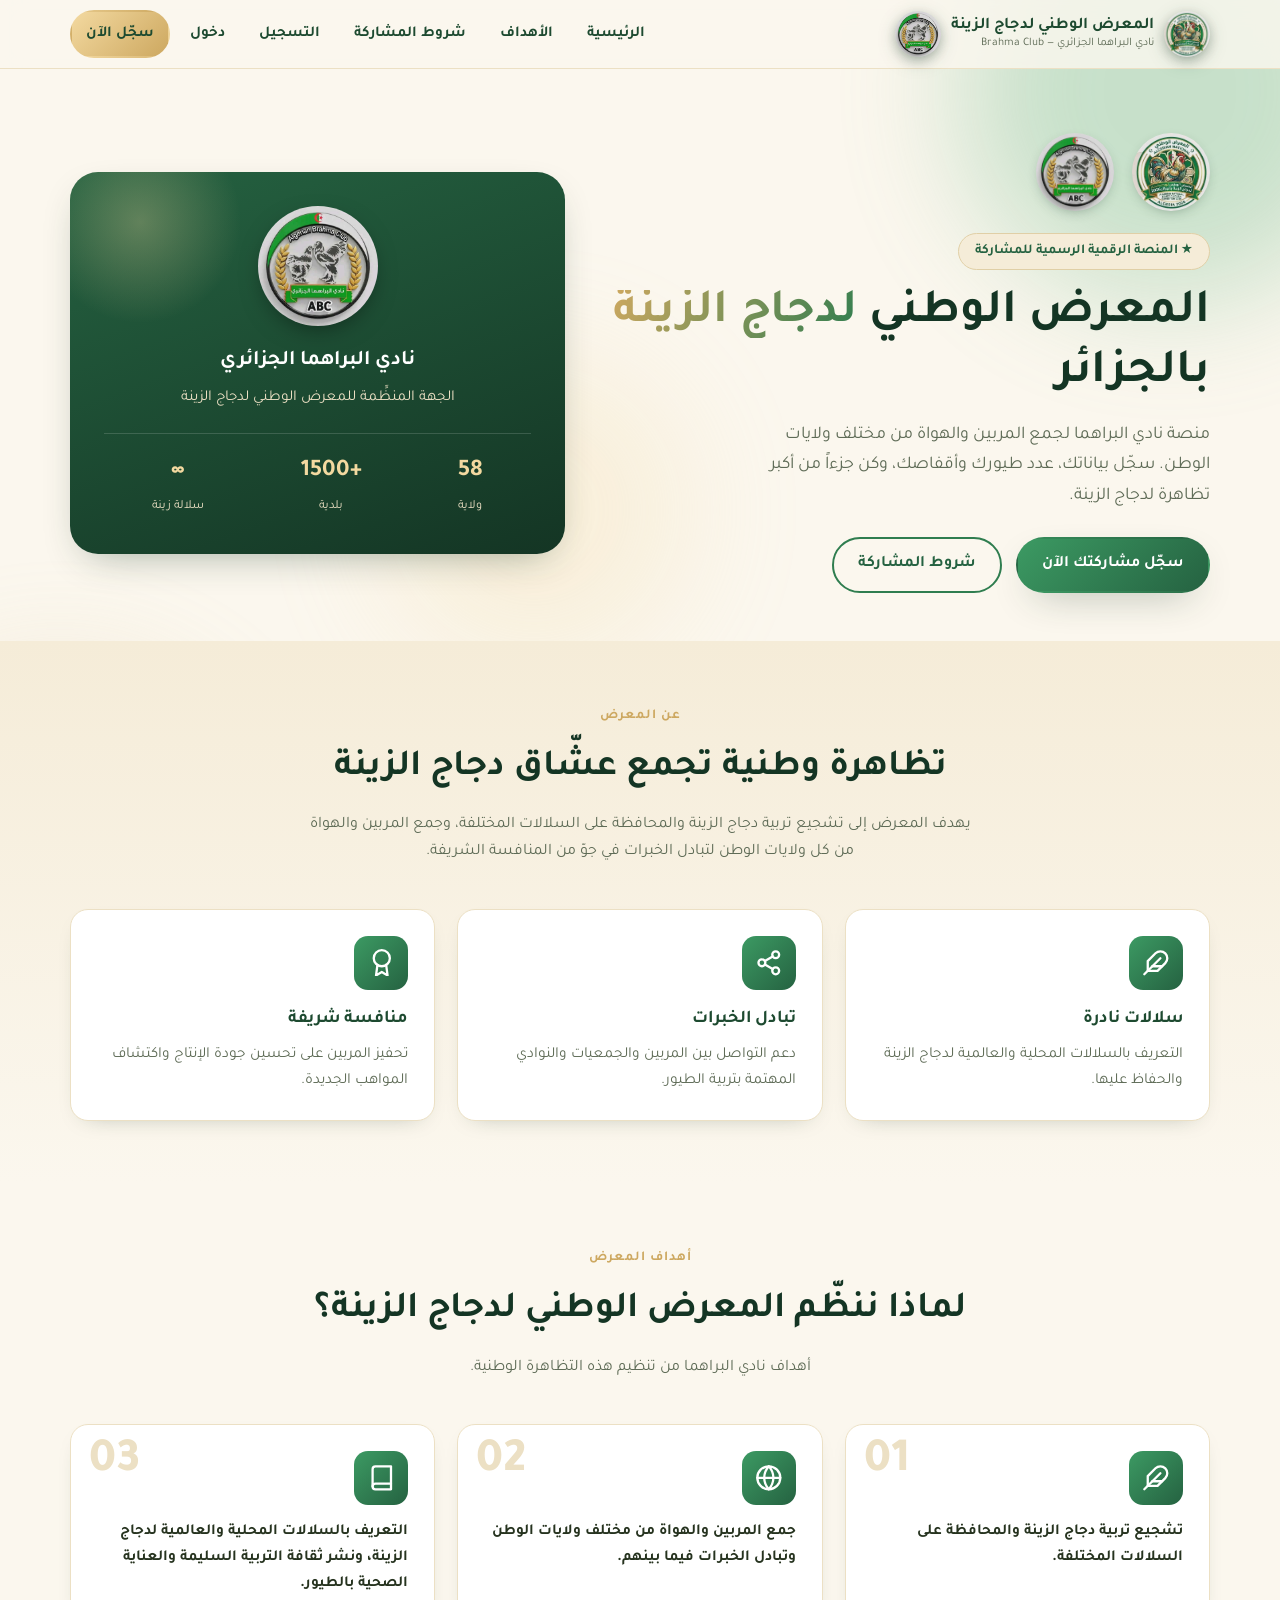
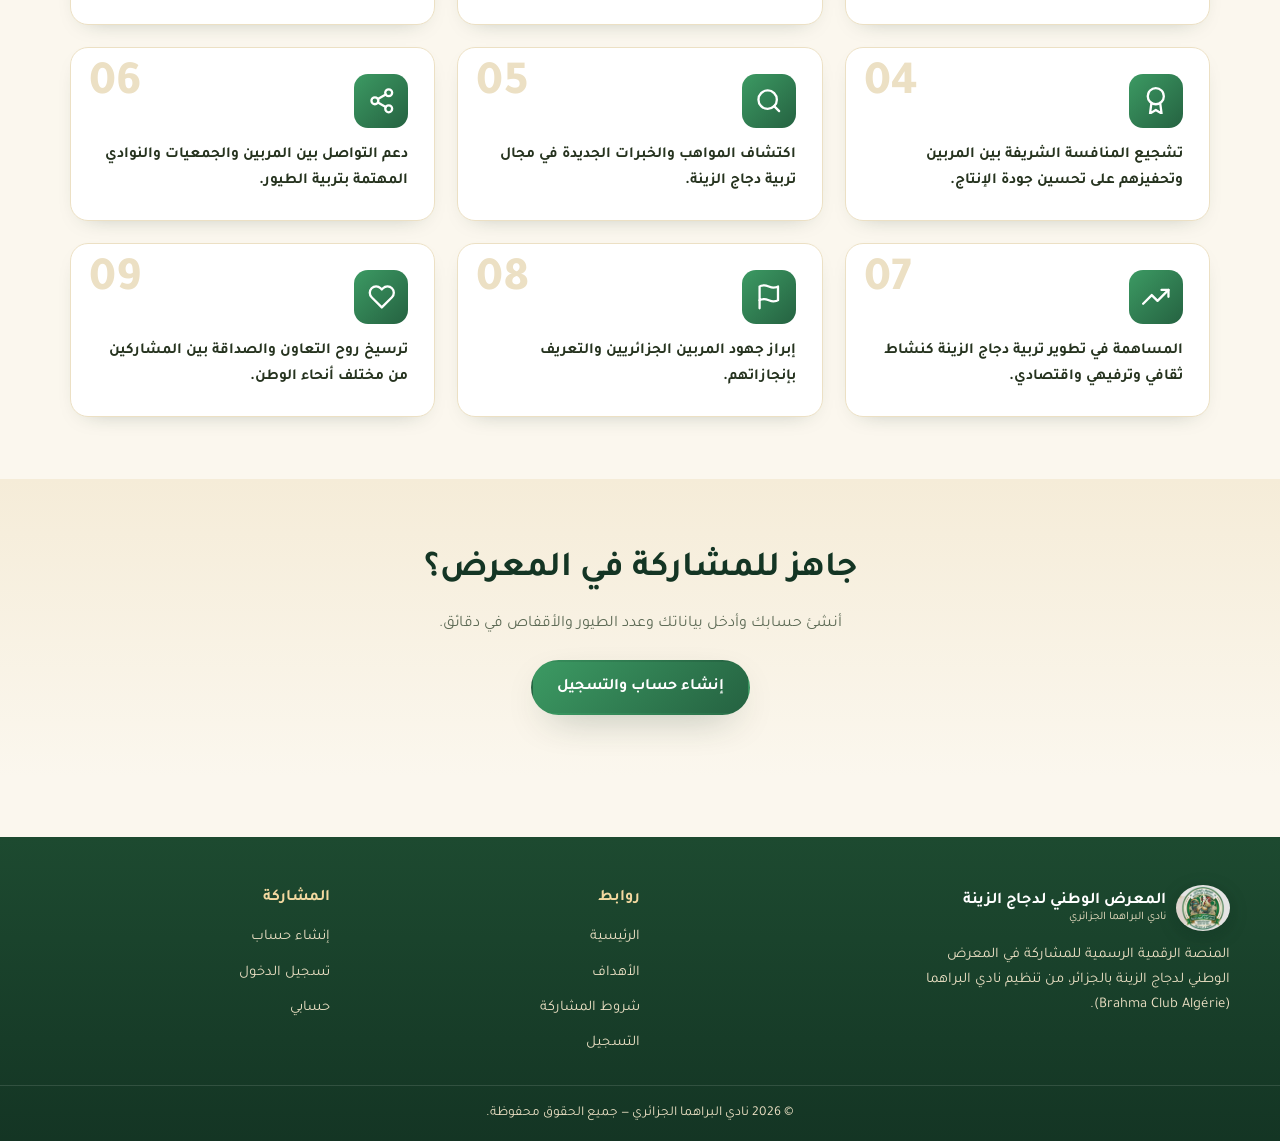
==== commit d178a0d5: "Clean URLs without .html (Vercel cleanUrls + extensionless links) Adds vercel.json cleanUrls; all in" ====
--- a/index.html
+++ b/index.html
@@ -6,6 +6,24 @@
   <title>المعرض الوطني لدجاج الزينة — نادي البراهما الجزائري</title>
   <meta name="description" content="المنصة الرقمية للمعرض الوطني لدجاج الزينة بالجزائر، من تنظيم نادي البراهما. سجّل مشاركتك وبيانات طيورك وأقفاصك." />
   <link rel="icon" href="assets/img/exhibition-logo.jpg" />
+  <!-- Social share preview (Open Graph / Twitter) -->
+  <meta property="og:type" content="website" />
+  <meta property="og:site_name" content="نادي البراهما الجزائري — Brahma Club" />
+  <meta property="og:title" content="المعرض الوطني لدجاج الزينة بالجزائر 2026" />
+  <meta property="og:description" content="المنصة الرقمية الرسمية للمشاركة في المعرض الوطني لدجاج الزينة، من تنظيم نادي البراهما الجزائري. سجّل بياناتك وعدد طيورك وأقفاصك." />
+  <meta property="og:url" content="https://chicken1-one.vercel.app/" />
+  <meta property="og:image" content="https://chicken1-one.vercel.app/assets/img/brahma-logo.jpg" />
+  <meta property="og:image:secure_url" content="https://chicken1-one.vercel.app/assets/img/brahma-logo.jpg" />
+  <meta property="og:image:type" content="image/jpeg" />
+  <meta property="og:image:width" content="715" />
+  <meta property="og:image:height" content="715" />
+  <meta property="og:image:alt" content="شعار نادي البراهما الجزائري — منظّم المعرض" />
+  <meta property="og:locale" content="ar_DZ" />
+  <meta name="twitter:card" content="summary" />
+  <meta name="twitter:title" content="المعرض الوطني لدجاج الزينة بالجزائر 2026" />
+  <meta name="twitter:description" content="المنصة الرقمية الرسمية للمشاركة في المعرض الوطني لدجاج الزينة، من تنظيم نادي البراهما الجزائري. سجّل بياناتك وعدد طيورك وأقفاصك." />
+  <meta name="twitter:image" content="https://chicken1-one.vercel.app/assets/img/brahma-logo.jpg" />
+  <meta name="theme-color" content="#15793a" />
   <link rel="preconnect" href="https://fonts.googleapis.com" />
   <link href="https://fonts.googleapis.com/css2?family=Cairo:wght@400;600;700;800&family=Tajawal:wght@400;500;700;800&display=swap" rel="stylesheet" />
   <link rel="stylesheet" href="assets/css/style.css" />
@@ -15,17 +33,17 @@
 
   <header class="site-header">
     <div class="container nav">
-      <a class="brand" href="index.html">
+      <a class="brand" href="/">
         <img src="assets/img/exhibition-logo.jpg" onerror="this.onerror=null;this.src=&#39;assets/img/exhibition-logo.jpg&#39;" alt="شعار المعرض" />
         <span class="titles"><b>المعرض الوطني لدجاج الزينة</b><span>نادي البراهما الجزائري — Brahma Club</span></span>
         <img src="assets/img/brahma-logo.jpg" onerror="this.onerror=null;this.src=&#39;assets/img/brahma-logo.jpg&#39;" alt="شعار نادي البراهما" />
       </a>
       <button class="nav-toggle" aria-label="القائمة" data-icon="menu"></button>
       <nav class="nav-links">
-        <a href="index.html">الرئيسية</a>
-        <a href="index.html#goals">الأهداف</a>
-        <a href="conditions.html">شروط المشاركة</a>
-        <a href="register.html">التسجيل</a>
+        <a href="/">الرئيسية</a>
+        <a href="/#goals">الأهداف</a>
+        <a href="conditions">شروط المشاركة</a>
+        <a href="register">التسجيل</a>
         <span data-auth-slot style="display:contents"></span>
       </nav>
     </div>
@@ -43,8 +61,8 @@
         <h1>المعرض الوطني <span class="hl">لدجاج الزينة</span> بالجزائر</h1>
         <p class="lead">منصة نادي البراهما لجمع المربين والهواة من مختلف ولايات الوطن. سجّل بياناتك، عدد طيورك وأقفاصك، وكن جزءاً من أكبر تظاهرة لدجاج الزينة.</p>
         <div class="hero-cta">
-          <a href="register.html" class="btn btn-primary">سجّل مشاركتك الآن</a>
-          <a href="conditions.html" class="btn btn-ghost">شروط المشاركة</a>
+          <a href="register" class="btn btn-primary">سجّل مشاركتك الآن</a>
+          <a href="conditions" class="btn btn-ghost">شروط المشاركة</a>
         </div>
       </div>
       <div class="hero-visual">
@@ -95,14 +113,14 @@
     <div class="container center reveal">
       <h2 style="color:var(--green-900);font-size:clamp(1.6rem,3vw,2.2rem)">جاهز للمشاركة في المعرض؟</h2>
       <p style="color:var(--muted);max-width:48ch;margin:10px auto 22px">أنشئ حسابك وأدخل بياناتك وعدد الطيور والأقفاص في دقائق.</p>
-      <a href="register.html" class="btn btn-primary">إنشاء حساب والتسجيل</a>
+      <a href="register" class="btn btn-primary">إنشاء حساب والتسجيل</a>
     </div>
   </section>
 
   <footer class="site-footer">
     <div class="container footer-grid">
       <div>
-        <a class="brand" href="index.html">
+        <a class="brand" href="/">
           <img src="assets/img/exhibition-logo.jpg" onerror="this.onerror=null;this.src=&#39;assets/img/exhibition-logo.jpg&#39;" alt="شعار المعرض" style="width:54px" />
           <span class="titles"><b>المعرض الوطني لدجاج الزينة</b><span>نادي البراهما الجزائري</span></span>
         </a>
@@ -111,18 +129,18 @@
       <div>
         <h4>روابط</h4>
         <ul>
-          <li><a href="index.html">الرئيسية</a></li>
-          <li><a href="index.html#goals">الأهداف</a></li>
-          <li><a href="conditions.html">شروط المشاركة</a></li>
-          <li><a href="register.html">التسجيل</a></li>
+          <li><a href="/">الرئيسية</a></li>
+          <li><a href="/#goals">الأهداف</a></li>
+          <li><a href="conditions">شروط المشاركة</a></li>
+          <li><a href="register">التسجيل</a></li>
         </ul>
       </div>
       <div>
         <h4>المشاركة</h4>
         <ul>
-          <li><a href="register.html">إنشاء حساب</a></li>
-          <li><a href="login.html">تسجيل الدخول</a></li>
-          <li><a href="dashboard.html">حسابي</a></li>
+          <li><a href="register">إنشاء حساب</a></li>
+          <li><a href="login">تسجيل الدخول</a></li>
+          <li><a href="dashboard">حسابي</a></li>
         </ul>
       </div>
     </div>
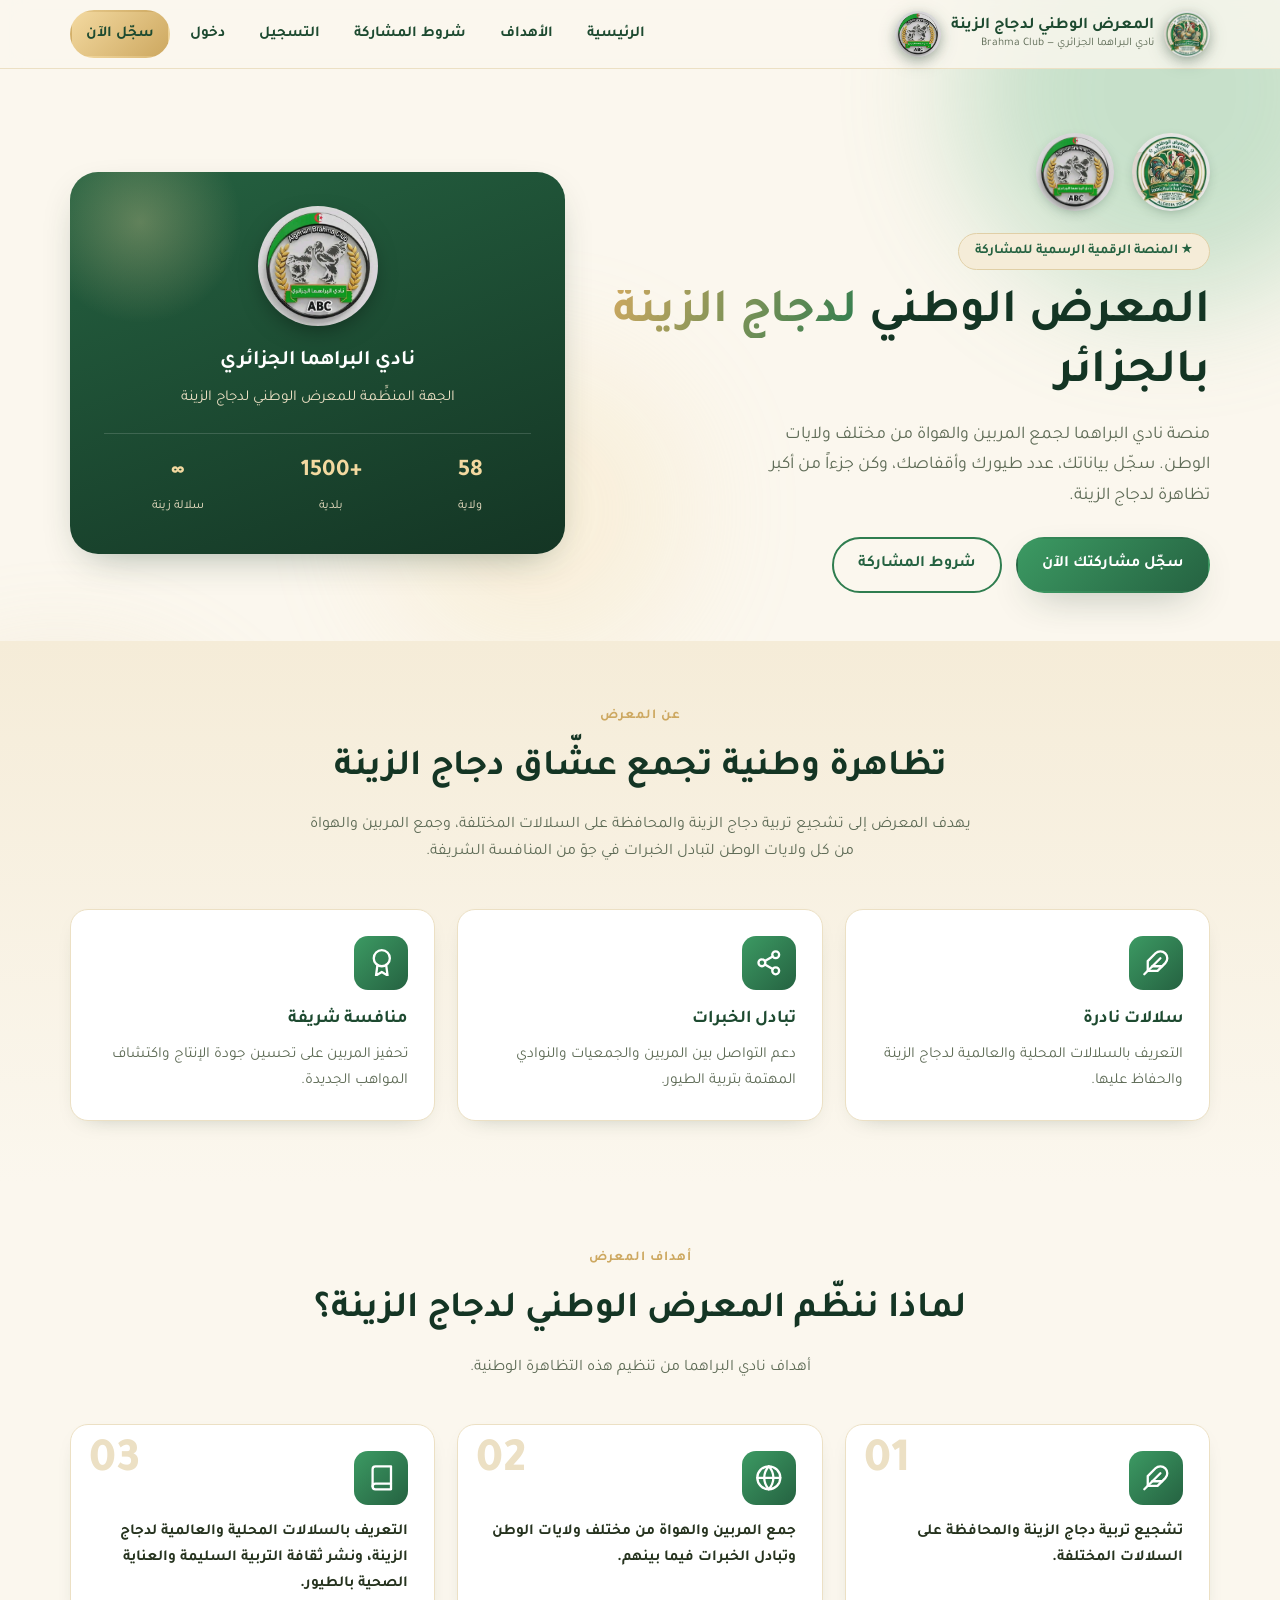
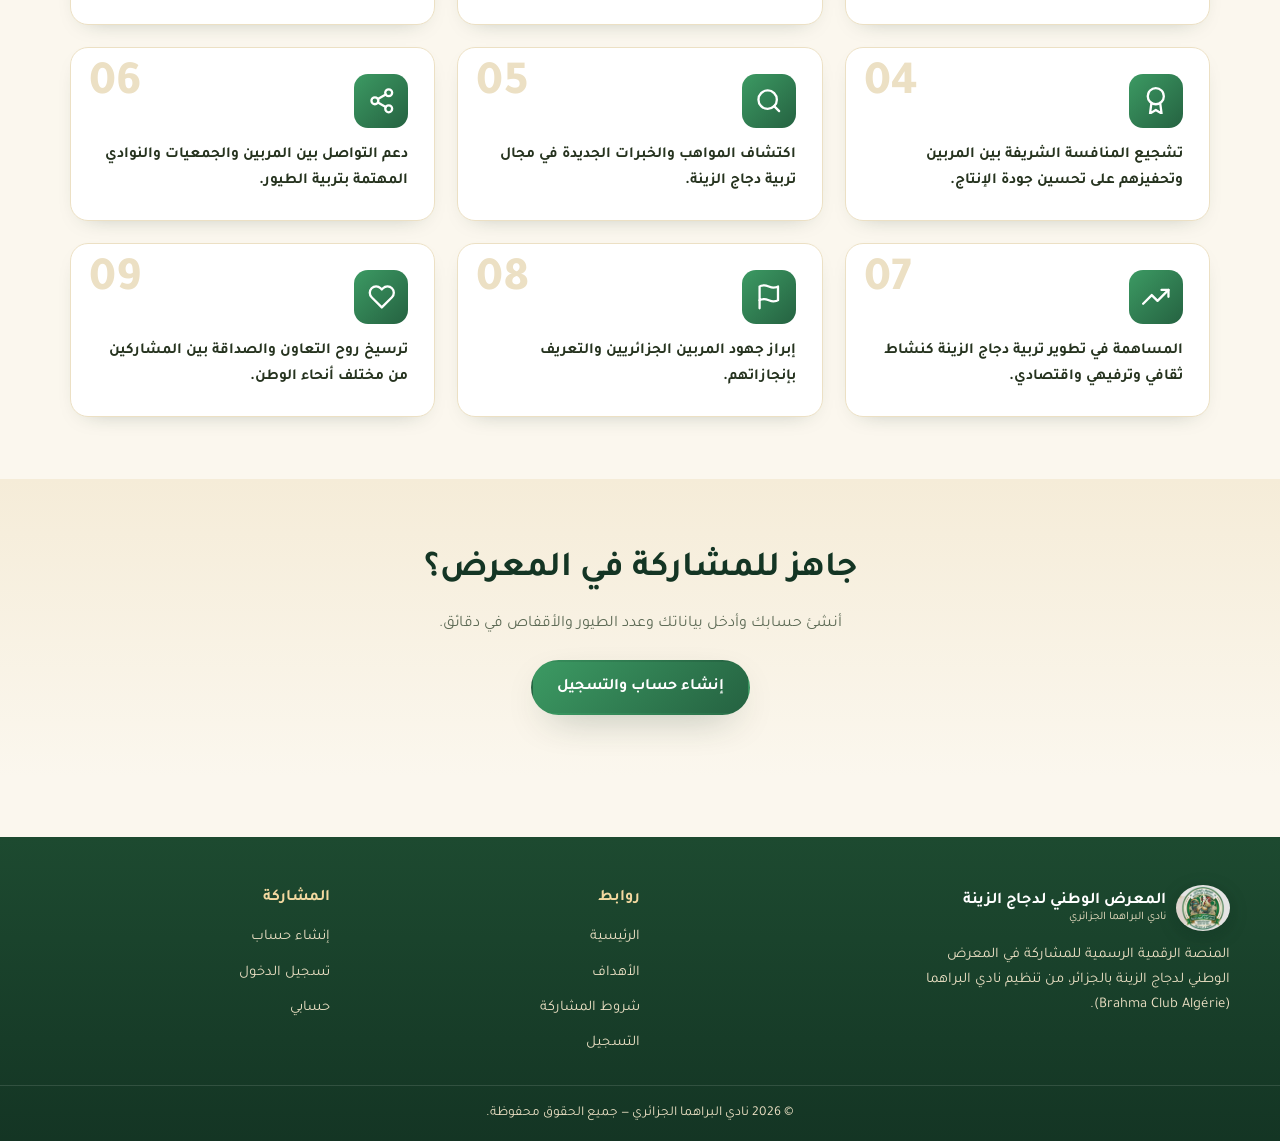
==== commit 139b5044: "Lazy-load for performance: on-demand charts + lazy images Chart.js now loads only when the Analytics" ====
--- a/index.html
+++ b/index.html
@@ -34,9 +34,9 @@
   <header class="site-header">
     <div class="container nav">
       <a class="brand" href="/">
-        <img src="assets/img/exhibition-logo.jpg" onerror="this.onerror=null;this.src=&#39;assets/img/exhibition-logo.jpg&#39;" alt="شعار المعرض" />
+        <img loading="lazy" decoding="async" src="assets/img/exhibition-logo.jpg" onerror="this.onerror=null;this.src=&#39;assets/img/exhibition-logo.jpg&#39;" alt="شعار المعرض" />
         <span class="titles"><b>المعرض الوطني لدجاج الزينة</b><span>نادي البراهما الجزائري — Brahma Club</span></span>
-        <img src="assets/img/brahma-logo.jpg" onerror="this.onerror=null;this.src=&#39;assets/img/brahma-logo.jpg&#39;" alt="شعار نادي البراهما" />
+        <img loading="lazy" decoding="async" src="assets/img/brahma-logo.jpg" onerror="this.onerror=null;this.src=&#39;assets/img/brahma-logo.jpg&#39;" alt="شعار نادي البراهما" />
       </a>
       <button class="nav-toggle" aria-label="القائمة" data-icon="menu"></button>
       <nav class="nav-links">
@@ -54,8 +54,8 @@
     <div class="container hero-grid">
       <div>
         <div class="hero-logos">
-          <img src="assets/img/exhibition-logo.jpg" onerror="this.onerror=null;this.src=&#39;assets/img/exhibition-logo.jpg&#39;" alt="شعار المعرض" />
-          <img src="assets/img/brahma-logo.jpg" onerror="this.onerror=null;this.src=&#39;assets/img/brahma-logo.jpg&#39;" alt="شعار نادي البراهما" />
+          <img loading="lazy" decoding="async" src="assets/img/exhibition-logo.jpg" onerror="this.onerror=null;this.src=&#39;assets/img/exhibition-logo.jpg&#39;" alt="شعار المعرض" />
+          <img loading="lazy" decoding="async" src="assets/img/brahma-logo.jpg" onerror="this.onerror=null;this.src=&#39;assets/img/brahma-logo.jpg&#39;" alt="شعار نادي البراهما" />
         </div>
         <span class="eyebrow">★ المنصة الرقمية الرسمية للمشاركة</span>
         <h1>المعرض الوطني <span class="hl">لدجاج الزينة</span> بالجزائر</h1>
@@ -67,7 +67,7 @@
       </div>
       <div class="hero-visual">
         <div class="hero-card">
-          <img class="big-logo" src="assets/img/brahma-logo.jpg" onerror="this.onerror=null;this.src='assets/img/brahma-logo.jpg'" alt="نادي البراهما" />
+          <img loading="lazy" decoding="async" class="big-logo" src="assets/img/brahma-logo.jpg" onerror="this.onerror=null;this.src='assets/img/brahma-logo.jpg'" alt="نادي البراهما" />
           <h3>نادي البراهما الجزائري</h3>
           <p>الجهة المنظِّمة للمعرض الوطني لدجاج الزينة</p>
           <div class="hero-stats">
@@ -121,7 +121,7 @@
     <div class="container footer-grid">
       <div>
         <a class="brand" href="/">
-          <img src="assets/img/exhibition-logo.jpg" onerror="this.onerror=null;this.src=&#39;assets/img/exhibition-logo.jpg&#39;" alt="شعار المعرض" style="width:54px" />
+          <img loading="lazy" decoding="async" src="assets/img/exhibition-logo.jpg" onerror="this.onerror=null;this.src=&#39;assets/img/exhibition-logo.jpg&#39;" alt="شعار المعرض" style="width:54px" />
           <span class="titles"><b>المعرض الوطني لدجاج الزينة</b><span>نادي البراهما الجزائري</span></span>
         </a>
         <p>المنصة الرقمية الرسمية للمشاركة في المعرض الوطني لدجاج الزينة بالجزائر، من تنظيم نادي البراهما (Brahma Club Algérie).</p>
--- a/assets/css/style.css
+++ b/assets/css/style.css
@@ -203,6 +203,25 @@
 .prog-track{flex:1;height:11px;border-radius:999px;background:var(--beige-200);overflow:hidden;min-width:60px;box-shadow:inset 0 1px 2px rgba(20,53,36,.12)}
 .prog-fill{height:100%;border-radius:999px;background:linear-gradient(90deg,var(--green-700),var(--green-400,#4cae72));min-width:3px;transition:width .7s cubic-bezier(.4,0,.2,1)}
 .prog-pct{font-size:.82rem;font-weight:800;color:var(--green-700);min-width:40px;text-align:left}
+/* ---------- Tabs (page-inside-a-page) ---------- */
+.tabs{display:flex;gap:8px;margin-bottom:24px;flex-wrap:wrap}
+.tab{display:inline-flex;align-items:center;gap:8px;padding:11px 22px;border-radius:999px;border:1.6px solid var(--beige-300);background:#fff;color:var(--green-800);font-family:inherit;font-weight:700;cursor:pointer;font-size:.98rem;transition:.2s}
+.tab:hover{border-color:var(--green-500)}
+.tab.active{background:linear-gradient(135deg,var(--green-600),var(--green-800));color:#fff;border-color:transparent;box-shadow:var(--shadow)}
+
+/* ---------- Analytics charts + filters ---------- */
+.charts-grid{display:grid;grid-template-columns:1fr 1fr;gap:18px;margin-bottom:24px}
+.chart-card h3{font-size:1.05rem;margin-bottom:14px;color:var(--green-800)}
+.chart-box{position:relative;height:300px}
+.filt-group{margin-bottom:16px}
+.filt-group>label{display:block;font-weight:700;color:var(--green-800);margin-bottom:8px;font-size:.95rem}
+.chip-toggles{display:flex;flex-wrap:wrap;gap:8px}
+.chip-tog{padding:7px 14px;border-radius:999px;border:1.6px solid var(--beige-300);background:var(--beige-50);color:var(--muted);cursor:pointer;font-family:inherit;font-size:.85rem;font-weight:700;transition:.15s;user-select:none}
+.chip-tog:hover{border-color:var(--green-500)}
+.chip-tog.on{background:var(--green-600);color:#fff;border-color:var(--green-600)}
+.filt-actions{display:flex;gap:8px;flex-wrap:wrap;margin-top:6px}
+@media(max-width:760px){.charts-grid{grid-template-columns:1fr}.chart-box{height:260px}}
+
 .pager{display:flex;align-items:center;justify-content:center;gap:10px;margin-top:16px;flex-wrap:wrap}
 .pager button{padding:7px 14px;border-radius:10px;border:1.5px solid var(--green-500);background:#fff;color:var(--green-700);font-family:inherit;font-weight:700;cursor:pointer;transition:.2s}
 .pager button:hover:not(:disabled){background:var(--green-600);color:#fff}
